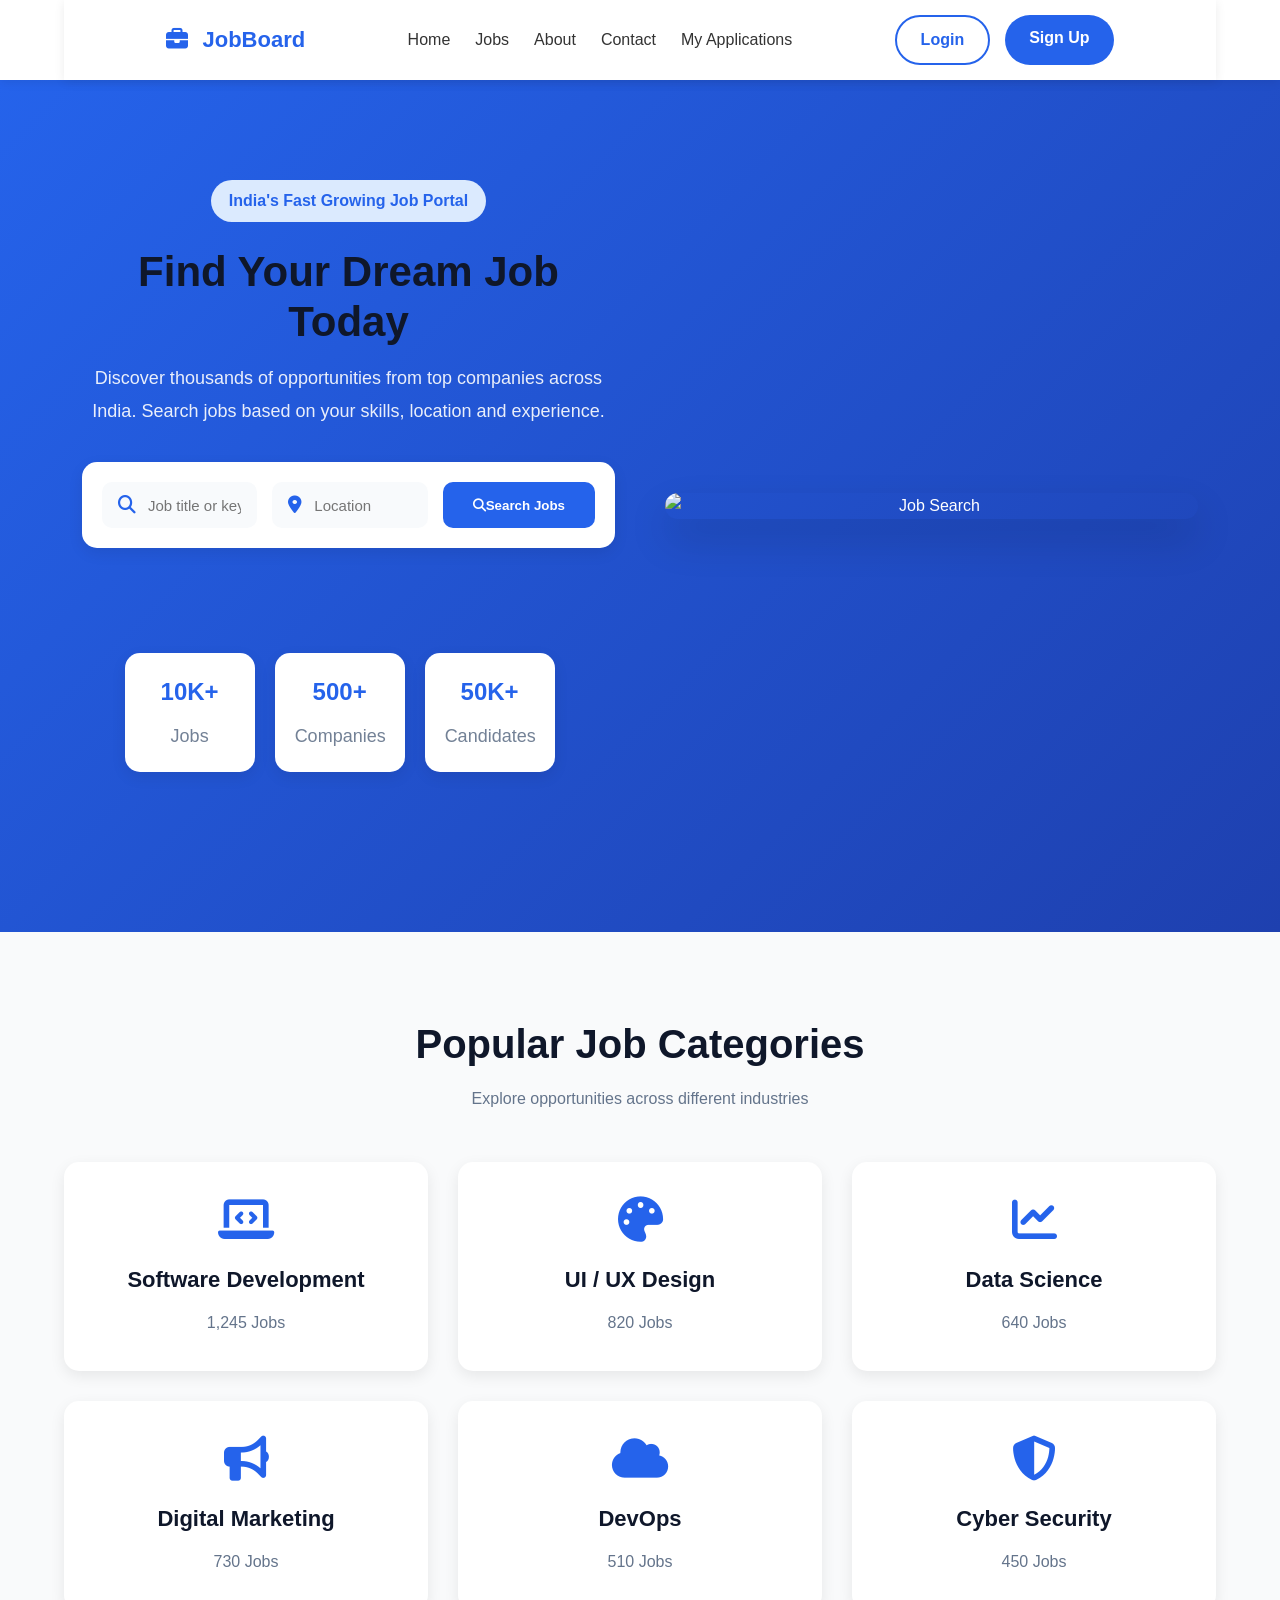
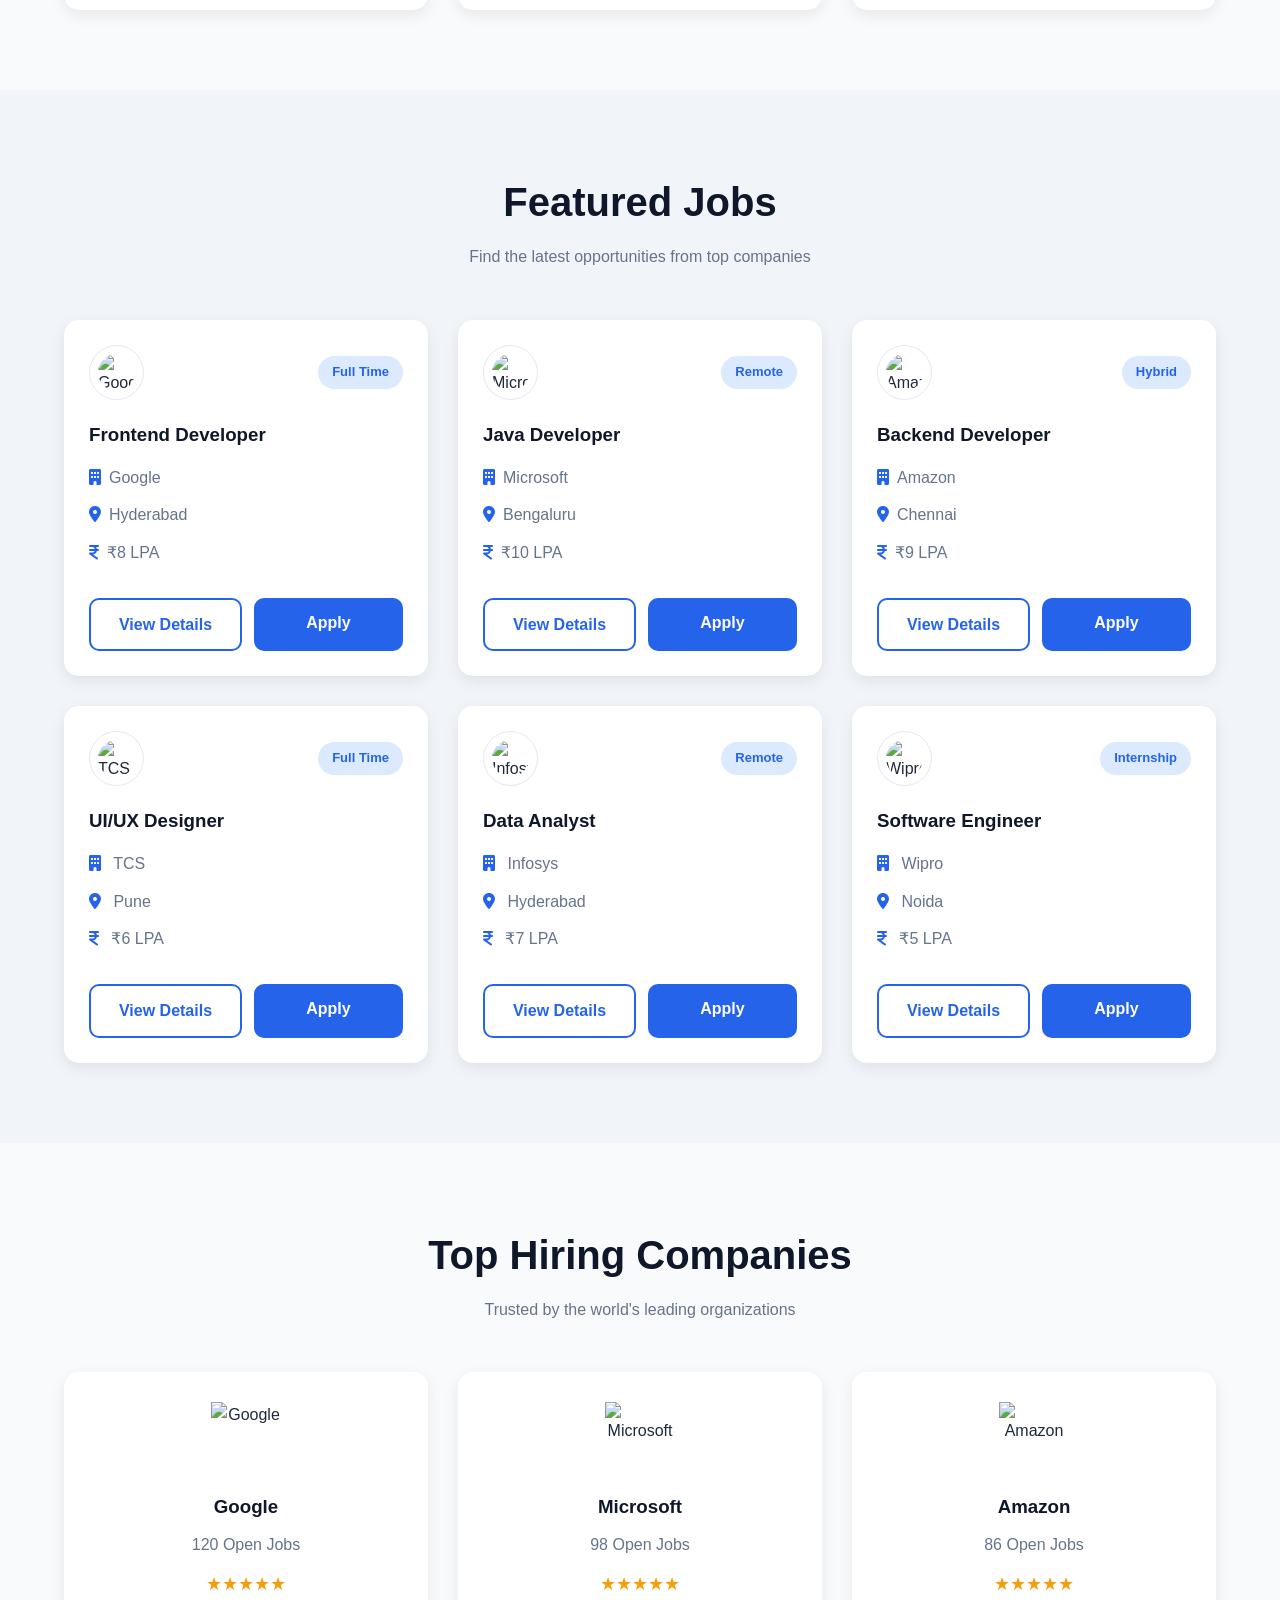
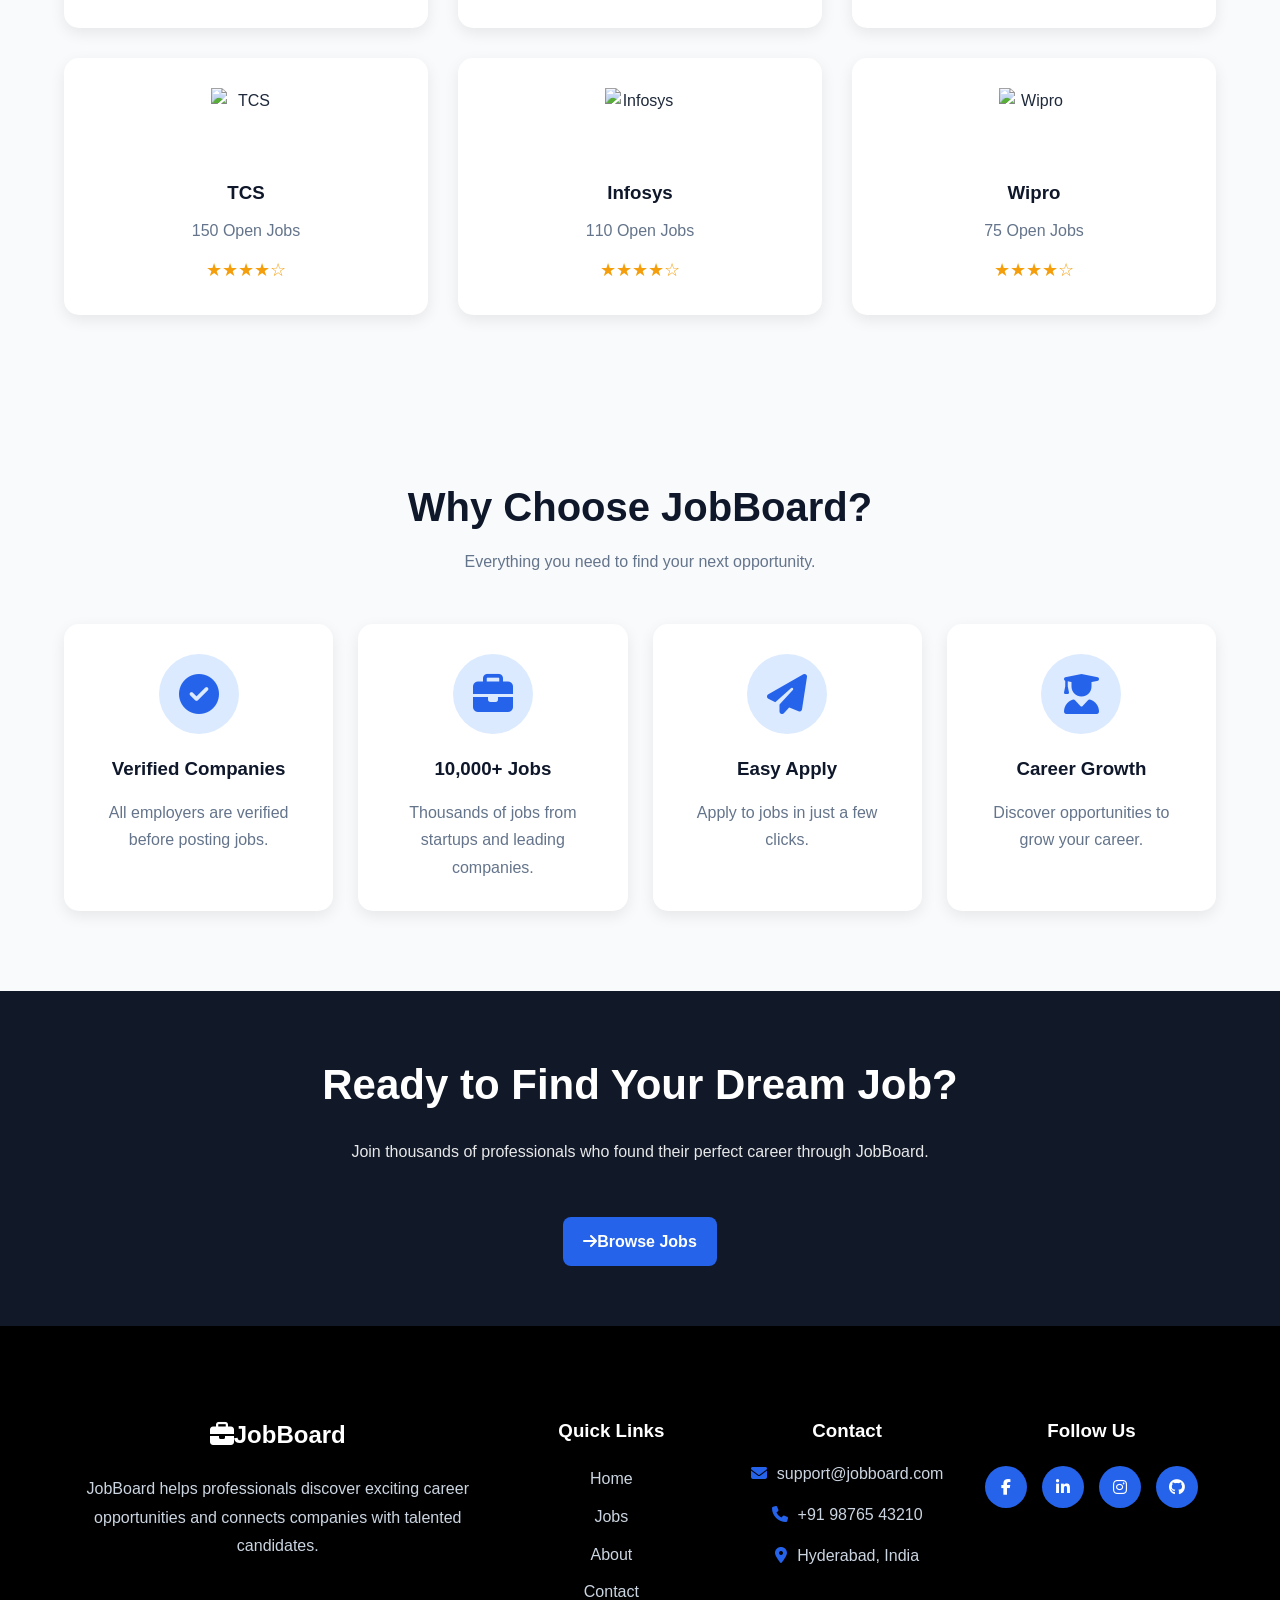
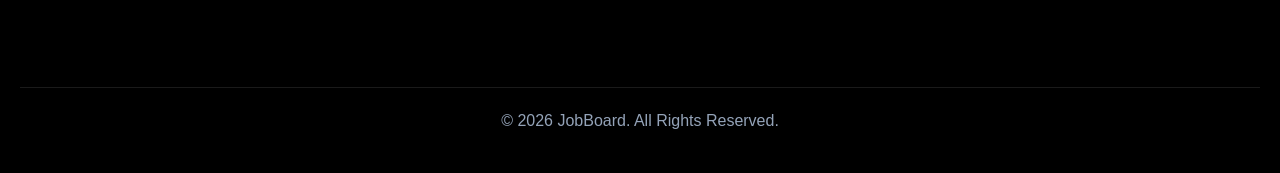
==== index.html @ 7ebb2de2 "job portal" ====
<!DOCTYPE html>
<html lang="en">
<head>
    <meta charset="UTF-8">
    <meta name="viewport" content="width=device-width, initial-scale=1.0">
    <title>JobBoard | Find Your Dream Job</title>

    <!-- Google Font -->
    <link href="https://fonts.googleapis.com/css2?family=Poppins:wght@300;400;500;600;700&display=swap" rel="stylesheet">

    <!-- Font Awesome -->
    <link rel="stylesheet"
        href="https://cdnjs.cloudflare.com/ajax/libs/font-awesome/6.7.2/css/all.min.css">

    <link rel="stylesheet" href="css/style.css">
</head>
<body>

<!-- ================= NAVBAR ================= -->

<header>
    <nav class="navbar container">

        <div class="logo">
            <i class="fa-solid fa-briefcase"></i>
            JobBoard
        </div>

        <ul class="nav-links" id="navLinks">
            <li><a href="index.html">Home</a></li>
            <li><a href="jobs.html">Jobs</a></li>
            <li><a href="about.html">About</a></li>
            <li><a href="contact.html">Contact</a></li>
            <li><a href="my-applications.html">My Applications</a></li>
        </ul>

        <div class="nav-buttons">
            <a href="login.html" class="login-btn">Login</a>
            <a href="signup.html" class="signup-btn">Sign Up</a>
        </div>

        <div class="menu-btn" id="menuBtn">
            <i class="fa-solid fa-bars"></i>
        </div>
    </nav>
</header>

<!-- ================= HERO ================= -->

<section class="hero">
    <div class="container hero-content">
        <div class="hero-text">
            <span class="tag">India's Fast Growing Job Portal</span>
            <h1>Find Your Dream Job Today</h1><p>Discover thousands of opportunities from top companies across India. Search jobs based on your skills, location and experience.</p>

            <div class="search-box">
                <div class="input-box">
                    <i class="fa-solid fa-magnifying-glass"></i>
                    <input type="text" id="heroSearchKeyword" placeholder="Job title or keyword">
                </div>

                <div class="input-box">
                    <i class="fa-solid fa-location-dot"></i>
                    <input type="text" id="heroSearchLocation" placeholder="Location">
                </div>

                <button id="heroSearchBtn"><i class="fa-solid fa-magnifying-glass"></i>Search Jobs</button>
            </div>

            <div class="stats">
                <div>
                    <h2>10K+</h2>
                    <p>Jobs</p>
                </div>

                <div>
                    <h2>500+</h2>
                    <p>Companies</p>
                </div>

                <div>
                    <h2>50K+</h2>
                    <p>Candidates</p>
                </div>
            </div>
        </div>

        <div class="hero-image">
            <img src="https://images.unsplash.com/photo-1521791136064-7986c2920216?w=700" alt="Job Search">
        </div>
    </div>
</section>

<!-- ================= POPULAR CATEGORIES ================= -->

<section class="categories">
    <div class="container">
        <div class="section-title">
            <h2>Popular Job Categories</h2>
            <p>Explore opportunities across different industries</p>
        </div>

        <div class="category-grid">
            <div class="category-card">
                <i class="fa-solid fa-laptop-code"></i>
                <h3>Software Development</h3>
                <p>1,245 Jobs</p>
            </div>

            <div class="category-card">
                <i class="fa-solid fa-palette"></i>
                <h3>UI / UX Design</h3>
                <p>820 Jobs</p>
            </div>

            <div class="category-card">
                <i class="fa-solid fa-chart-line"></i>
                <h3>Data Science</h3>
                <p>640 Jobs</p>
            </div>

            <div class="category-card">
                <i class="fa-solid fa-bullhorn"></i>
                <h3>Digital Marketing</h3>
                <p>730 Jobs</p>
            </div>

            <div class="category-card">
                <i class="fa-solid fa-cloud"></i>
                <h3>DevOps</h3>
                <p>510 Jobs</p>
            </div>

            <div class="category-card">
                <i class="fa-solid fa-shield-halved"></i>
                <h3>Cyber Security</h3>
                <p>450 Jobs</p>
            </div>
        </div>
    </div>
</section>

<!-- ================= FEATURED JOBS ================= -->

<section class="featured-jobs">
    <div class="container">
        <div class="section-title">
            <h2>Featured Jobs</h2>
            <p>Find the latest opportunities from top companies</p>
        </div>
        <div class="jobs-grid">

            <!-- Job Card 1 -->
            <div class="job-card" data-title="Frontend Developer" data-company="Google">
                <div class="job-header">
                    <img src="https://placehold.co/64x64/4f46e5/ffffff?text=G&font=roboto" alt="Google">
                    <span class="job-type">Full Time</span>
                </div>

                <h3>Frontend Developer</h3>
                <p class="company"><i class="fa-solid fa-building"></i>Google</p>
                <p><i class="fa-solid fa-location-dot"></i>Hyderabad</p>
                <p><i class="fa-solid fa-indian-rupee-sign"></i>₹8 LPA</p>

                <div class="job-buttons">
                    <a href="job-details.html" class="details-btn">View Details</a>
                    <a href="apply.html" class="apply-btn">Apply</a>
                </div>
            </div>

            <!-- Job Card 2 -->

            <div class="job-card" data-title="Java Developer" data-company="Microsoft">
                <div class="job-header">
                    <img src="https://placehold.co/64x64/0ea5e9/ffffff?text=M&font=roboto" alt="Microsoft">
                    <span class="job-type">Remote</span>
                </div>

                <h3>Java Developer</h3>
                <p class="company"><i class="fa-solid fa-building"></i>Microsoft</p>
                <p><i class="fa-solid fa-location-dot"></i>Bengaluru</p>
                <p><i class="fa-solid fa-indian-rupee-sign"></i>₹10 LPA</p>

                <div class="job-buttons">
                    <a href="job-details.html" class="details-btn">View Details</a>
                    <a href="apply.html" class="apply-btn">Apply</a>
                </div>
            </div>

            <!-- Job Card 3 -->

            <div class="job-card" data-title="Backend Developer" data-company="Amazon">
                <div class="job-header">
                    <img src="https://placehold.co/64x64/d97706/ffffff?text=A&font=roboto" alt="Amazon">
                    <span class="job-type">Hybrid</span>
                </div>

                <h3>Backend Developer</h3>
                <p class="company"><i class="fa-solid fa-building"></i>Amazon</p>
                <p><i class="fa-solid fa-location-dot"></i>Chennai</p>
                <p><i class="fa-solid fa-indian-rupee-sign"></i>₹9 LPA</p>

                <div class="job-buttons">
                    <a href="job-details.html" class="details-btn">View Details</a>
                    <a href="apply.html" class="apply-btn">Apply</a>
                </div>

            </div>

            <!-- Repeat similar cards -->

            <div class="job-card" data-title="UI / UX Designer" data-company="TCS">
                <div class="job-header">
                    <img src="https://placehold.co/64x64/16a34a/ffffff?text=TCS&font=roboto" alt="TCS">
                    <span class="job-type">Full Time</span>
                </div>

                <h3>UI/UX Designer</h3>
                <p class="company"><i class="fa-solid fa-building"></i> TCS</p>
                <p><i class="fa-solid fa-location-dot"></i> Pune</p>
                <p><i class="fa-solid fa-indian-rupee-sign"></i> ₹6 LPA</p>

                <div class="job-buttons">
                    <a href="job-details.html" class="details-btn">View Details</a>
                    <a href="apply.html" class="apply-btn">Apply</a>
                </div>
            </div>

            <div class="job-card" data-title="Data Analyst" data-company="Infosys">
                <div class="job-header">
                    <img src="https://placehold.co/64x64/7c3aed/ffffff?text=IN&font=roboto" alt="Infosys">
                    <span class="job-type">Remote</span>
                </div>

                <h3>Data Analyst</h3>
                <p class="company"><i class="fa-solid fa-building"></i> Infosys</p>
                <p><i class="fa-solid fa-location-dot"></i> Hyderabad</p>
                <p><i class="fa-solid fa-indian-rupee-sign"></i> ₹7 LPA</p>

                <div class="job-buttons">
                    <a href="job-details.html" class="details-btn">View Details</a>
                    <a href="apply.html" class="apply-btn">Apply</a>
                </div>
            </div>

            <div class="job-card" data-title="Software Engineer" data-company="Wipro">
                <div class="job-header">
                    <img src="https://placehold.co/64x64/db2777/ffffff?text=W&font=roboto" alt="Wipro">
                    <span class="job-type">Internship</span>
                </div>

                <h3>Software Engineer</h3>
                <p class="company"><i class="fa-solid fa-building"></i> Wipro</p>
                <p><i class="fa-solid fa-location-dot"></i> Noida</p>
                <p><i class="fa-solid fa-indian-rupee-sign"></i> ₹5 LPA</p>

                <div class="job-buttons">
                    <a href="job-details.html" class="details-btn">View Details</a>
                    <a href="apply.html" class="apply-btn">Apply</a>
                </div>
            </div>
        </div>
    </div>
</section>

<!-- ================= TOP COMPANIES ================= -->

<section class="top-companies">
    <div class="container">
        <div class="section-title">
            <h2>Top Hiring Companies</h2>
            <p>Trusted by the world's leading organizations</p>
        </div>

        <div class="companies-grid">
            <div class="company-card">
                <img src="https://placehold.co/64x64/4f46e5/ffffff?text=G&font=roboto" alt="Google">
                <h3>Google</h3>
                <p>120 Open Jobs</p>
                <span>★★★★★</span>
            </div>

            <div class="company-card">
                <img src="https://placehold.co/64x64/0ea5e9/ffffff?text=M&font=roboto" alt="Microsoft">
                <h3>Microsoft</h3>
                <p>98 Open Jobs</p>
                <span>★★★★★</span>
            </div>

            <div class="company-card">
                <img src="https://placehold.co/64x64/d97706/ffffff?text=A&font=roboto" alt="Amazon">
                <h3>Amazon</h3>
                <p>86 Open Jobs</p>
                <span>★★★★★</span>
            </div>

            <div class="company-card">
                <img src="https://placehold.co/64x64/16a34a/ffffff?text=TCS&font=roboto" alt="TCS">
                <h3>TCS</h3>
                <p>150 Open Jobs</p>
                <span>★★★★☆</span>
            </div>

            <div class="company-card">
                <img src="https://placehold.co/64x64/7c3aed/ffffff?text=IN&font=roboto" alt="Infosys">
                <h3>Infosys</h3>
                <p>110 Open Jobs</p>
                <span>★★★★☆</span>
            </div>

            <div class="company-card">
                <img src="https://placehold.co/64x64/db2777/ffffff?text=W&font=roboto" alt="Wipro">
                <h3>Wipro</h3>
                <p>75 Open Jobs</p>
                <span>★★★★☆</span>
            </div>
        </div>
    </div>
</section>

<!-- ================= WHY CHOOSE US ================= -->

<section class="why-us">
    <div class="container">
        <div class="section-title">
            <h2>Why Choose JobBoard?</h2>
            <p>Everything you need to find your next opportunity.</p>
        </div>

        <div class="why-grid">
            <div class="why-card">
                <i class="fa-solid fa-circle-check"></i>
                <h3>Verified Companies</h3>
                <p>All employers are verified before posting jobs.</p>
            </div>

            <div class="why-card">
                <i class="fa-solid fa-briefcase"></i>
                <h3>10,000+ Jobs</h3>
                <p>Thousands of jobs from startups and leading companies.</p>
            </div>

            <div class="why-card">
                <i class="fa-solid fa-paper-plane"></i>
                <h3>Easy Apply</h3>
                <p>Apply to jobs in just a few clicks.</p>
            </div>

            <div class="why-card">
                <i class="fa-solid fa-user-graduate"></i>
                <h3>Career Growth</h3>
                <p>Discover opportunities to grow your career.</p>
            </div>
        </div>
    </div>
</section>

<!-- ================= CALL TO ACTION ================= -->

<section class="cta">
    <div class="container">
        <h2>Ready to Find Your Dream Job?</h2>
        <p>Join thousands of professionals who found their perfect career through JobBoard.</p>
        <a href="jobs.html" class="cta-btn"><i class="fa-solid fa-arrow-right"></i>Browse Jobs</a>
    </div>
</section>

<!-- ================= FOOTER ================= -->

<footer>
    <div class="container footer-container">
        <div class="footer-about">
            <h2><i class="fa-solid fa-briefcase"></i>JobBoard</h2>
            <p>JobBoard helps professionals discover exciting career opportunities and connects companies with talented candidates.</p>
        </div>

        <div class="footer-links">
            <h3>Quick Links</h3>
            <ul>
                <li><a href="index.html" class="active">Home</a></li>
                <li><a href="jobs.html">Jobs</a></li>
                <li><a href="about.html">About</a></li>
                <li><a href="contact.html">Contact</a></li>
            </ul>
        </div>

        <div class="footer-contact">
            <h3>Contact</h3>
            <p><i class="fa-solid fa-envelope"></i>support@jobboard.com</p>
            <p><i class="fa-solid fa-phone"></i>+91 98765 43210</p>
            <p><i class="fa-solid fa-location-dot"></i>Hyderabad, India</p>
        </div>

        <div class="footer-social">
            <h3>Follow Us</h3>
            <div class="social-icons">
                <a href="#"><i class="fab fa-facebook-f"></i></a>
                <a href="#"><i class="fab fa-linkedin-in"></i></a>
                <a href="#"><i class="fab fa-instagram"></i></a>
                <a href="#"><i class="fab fa-github"></i></a>
            </div>
        </div>
    </div>

    <div class="footer-bottom">
        <p>© 2026 JobBoard. All Rights Reserved.</p>
    </div>
</footer>

<script src="js/script.js"></script>
<script src="js/home-search.js"></script>
<script src="js/jobs-data.js"></script>
<script src="js/link-job-buttons.js"></script>

<script src="js/auth-nav.js"></script>

</body>
</html>
---- css/style.css ----
/* =====================================================
                    RESET
===================================================== */

*{
    margin:0;
    padding:0;
    box-sizing:border-box;
}

html{
    scroll-behavior:smooth;
}

body{
    font-family:'Poppins',sans-serif;
    background:var(--background);
    color:var(--text);
    line-height:1.6;
}

.container{
    width:90%;
    max-width:1200px;
    margin:auto;
}

a{
    text-decoration:none;
    color:inherit;
}

ul{
    list-style:none;
}

img{
    max-width:100%;
    display:block;
    height:auto;
}

button{
    border:none;
    cursor:pointer;
    font-family:inherit;
}

input,
select,
textarea{
    font-family:inherit;
}

::selection{
    background:var(--primary);
    color:#fff;
}


/* =====================================================
                    ROOT VARIABLES
===================================================== */

:root{

    --primary:#2563eb;
    --secondary:#0f172a;

    --background:#f8fafc;
    --white:#ffffff;

    --text:#1e293b;
    --gray:#64748b;
    --light:#dbeafe;

    --success:#22c55e;
    --danger:#ef4444;
    --warning:#f59e0b;

    --shadow:0 5px 15px rgba(0,0,0,.08);

    --radius:15px;

    --transition:.3s ease;

}


/* =====================================================
                    COMMON STYLES
===================================================== */

section{
    padding:80px 0;
}

.section-title{
    text-align:center;
    margin-bottom:50px;
}

.section-title h2{
    font-size:40px;
    color:var(--secondary);
    margin-bottom:10px;
}

.section-title p{
    color:var(--gray);
}

button,
.login-btn,
.signup-btn,
.details-btn,
.apply-btn,
.cta-btn{
    transition:var(--transition);
}

button:hover,
.login-btn:hover,
.signup-btn:hover,
.details-btn:hover,
.apply-btn:hover,
.cta-btn:hover{

    transform:translateY(-3px);
    box-shadow:0 10px 25px rgba(37,99,235,.25);

}

button:active,
.login-btn:active,
.signup-btn:active,
.details-btn:active,
.apply-btn:active,
.cta-btn:active{

    transform:scale(.98);

}

input:focus,
select:focus,
textarea:focus{

    outline:2px solid var(--primary);
    outline-offset:2px;

}


/* =====================================================
                    NAVBAR
===================================================== */

header{

    background:var(--white);
    position:sticky;
    top:0;
    z-index:1000;
    box-shadow:0 2px 10px rgba(0,0,0,.08);

}

.navbar{
    height:80px;
    display:flex;
    justify-content:space-between;
    align-items:center;

}

.logo{

    font-size:28px;
    font-weight:700;
    color:var(--primary);

}

.logo i{

    margin-right:8px;

}

.nav-links{

    display:flex;
    gap:35px;

}

.nav-links a{

    color:var(--text);
    font-weight:500;
    position:relative;
    transition:var(--transition);

}

.nav-links a::after{

    content:"";
    position:absolute;

    left:0;
    bottom:-6px;

    width:0;
    height:2px;

    background:var(--primary);

    transition:var(--transition);

}

.nav-links a:hover{

    color:var(--primary);

}

.nav-links a:hover::after{

    width:100%;

}

.nav-links a.active{

    color:var(--primary);

}

.nav-links a.active::after{

    width:100%;

}

.nav-buttons{

    display:flex;
    gap:15px;

}

.login-btn{

    background:#fff;

    color:var(--primary);

    border:2px solid var(--primary);

    padding:10px 24px;

    border-radius:30px;

    font-weight:600;

}

.signup-btn{

    background:var(--primary);

    color:#fff;

    padding:10px 24px;

    border-radius:30px;

    font-weight:600;

}

.signup-btn:hover{

    background:#1d4ed8;

}

.menu-btn{

    display:none;

    font-size:28px;

    color:var(--secondary);

    cursor:pointer;

}


/* =====================================================
                NAVBAR RESPONSIVE
===================================================== */

@media(max-width:768px){

    .nav-links{

        position:absolute;

        top:80px;
        left:0;

        width:100%;

        background:#fff;

        display:none;

        flex-direction:column;

        align-items:center;

        padding:25px;

        gap:20px;

        box-shadow:0 10px 20px rgba(0,0,0,.08);

    }

    .nav-links.show{

        display:flex;

    }

    .nav-buttons{

        display:none;

    }

    .menu-btn{

        display:block;

    }

}
/* =======================
   HERO
======================= */

.hero{
    padding:80px 0;
}

.hero-content{
    display:grid;
    grid-template-columns:1fr 1fr;
    align-items:center;
    gap:50px;
}

.tag{
    display:inline-block;
    background:var(--light);
    color:var(--primary);
    padding:8px 18px;
    border-radius:30px;
    font-weight:600;
}

.hero h1{
    font-size:55px;
    margin:25px 0;
    line-height:1.2;
    color:var(--secondary);
}

.hero h1 span{
    color:var(--primary);
}

.hero p{
    color:var(--white);
    line-height:1.8;
    margin-bottom:20px;
}

/* =======================
   SEARCH BOX
======================= */

.search-box{
    background:var(--white);
    margin-top:35px;
    padding:20px;
    border-radius:var(--radius);
    display:flex;
    gap:15px;
    box-shadow:var(--shadow);
}

.input-box{
    flex:1;
    display:flex;
    align-items:center;
    gap:12px;
    background:#f8fafc;
    padding:14px 16px;
    border-radius:10px;
}

.input-box i{
    color:var(--primary);
    font-size:18px;
}

.input-box input{
    width:100%;
    border:none;
    outline:none;
    background:transparent;
    font-size:15px;
}

.search-box button{
    background:var(--primary);
    color:#fff;
    padding:15px 30px;
    border-radius:10px;
    font-weight:600;
    transition:var(--transition);
}

.search-box button:hover{
    transform:translateY(-3px);
}

/* =======================
   STATS
======================= */

.stats{
    display:flex;
    gap:35px;
    margin-top:45px;
}

.stats div{
    background:var(--white);
    padding:20px;
    border-radius:15px;
    box-shadow:var(--shadow);
    text-align:center;
    min-width:130px;
}

.stats h2{
    color:var(--primary);
    margin-bottom:8px;
}

.stats p{
    color:var(--gray);
    font-size:15px;
}

/* =======================
   HERO IMAGE
======================= */

.hero-image img{
    width:100%;
    border-radius:20px;
    object-fit:cover;
    box-shadow:0 20px 40px rgba(0,0,0,.15);
}
/* =======================
   SECTION TITLE
======================= */

.section-title{
    text-align:center;
    margin-bottom:50px;
}

.section-title h2{
    font-size:40px;
    color:var(--secondary);
    margin-bottom:10px;
}

.section-title p{
    color:var(--gray);
    font-size:16px;
}


/* =======================
   CATEGORIES
======================= */

.categories{
    padding:80px 0;
}

.category-grid{
    display:grid;
    grid-template-columns:repeat(3,1fr);
    gap:30px;
}

.category-card{
    background:var(--white);
    padding:35px 25px;
    text-align:center;
    border-radius:var(--radius);
    box-shadow:var(--shadow);
    transition:var(--transition);
    cursor:pointer;
}

.category-card:hover{
    transform:translateY(-10px);
    box-shadow:0 15px 30px rgba(37,99,235,.20);
}

.category-card i{
    font-size:45px;
    color:var(--primary);
    margin-bottom:20px;
    transition:var(--transition);
}

.category-card:hover i{
    transform:scale(1.15);
}

.category-card h3{
    margin-bottom:12px;
    font-size:22px;
    color:var(--secondary);
}

.category-card p{
    color:var(--gray);
    line-height:1.7;
}


/* =======================
   FEATURED JOBS
======================= */

.featured-jobs{
    padding:80px 0;
    background:#f1f5f9;
}

.jobs-grid{
    display:grid;
    grid-template-columns:repeat(3,1fr);
    gap:30px;
}

.job-card{
    background:var(--white);
    padding:25px;
    border-radius:var(--radius);
    box-shadow:var(--shadow);
    display:flex;
    flex-direction:column;
    transition:var(--transition);
}

.job-card:hover{
    transform:translateY(-8px);
    box-shadow:0 15px 30px rgba(37,99,235,.20);
}

.job-header{
    display:flex;
    justify-content:space-between;
    align-items:center;
    margin-bottom:20px;
}

.job-header img{
    width:55px;
    height:55px;
    object-fit:contain;
    background:#fff;
    border-radius:50%;
    padding:8px;
    border:1px solid #e5e7eb;
}

.job-type{
    background:#dbeafe;
    color:var(--primary);
    padding:6px 14px;
    border-radius:30px;
    font-size:13px;
    font-weight:600;
}

.job-card h3{
    margin-bottom:15px;
    color:var(--secondary);
}

.job-card p{
    color:var(--gray);
    margin-bottom:12px;
}

.job-card i{
    color:var(--primary);
    margin-right:8px;
}

.job-buttons{
    display:flex;
    gap:12px;
    margin-top:auto;
    padding-top:20px;
}

.details-btn,
.apply-btn{
    flex:1;
    text-align:center;
    padding:12px;
    border-radius:10px;
    font-weight:600;
    transition:var(--transition);
}

.details-btn{
    border:2px solid var(--primary);
    color:var(--primary);
    background:transparent;
}

.details-btn:hover{
    background:var(--primary);
    color:#fff;
}

.apply-btn{
    background:var(--primary);
    color:#fff;
}

.apply-btn:hover{
    background:#1d4ed8;
}
/* =======================
   TOP COMPANIES
======================= */

.top-companies{
    padding:80px 0;
}

.companies-grid{
    display:grid;
    grid-template-columns:repeat(3,1fr);
    gap:30px;
}

.company-card{
    background:var(--white);
    padding:30px;
    text-align:center;
    border-radius:var(--radius);
    box-shadow:var(--shadow);
    transition:var(--transition);
    cursor:pointer;
}

.company-card:hover{
    transform:translateY(-8px);
    box-shadow:0 15px 30px rgba(37,99,235,.20);
}

.company-card img{
    width:70px;
    height:70px;
    object-fit:contain;
    margin:0 auto 20px;
    transition:var(--transition);
}

.company-card:hover img{
    transform:scale(1.1);
}

.company-card h3{
    margin-bottom:10px;
    color:var(--secondary);
}

.company-card p{
    color:var(--gray);
    margin-bottom:12px;
}

.company-card span{
    color:#f59e0b;
    font-size:18px;
}


/* =======================
   WHY CHOOSE US
======================= */

.why-us{
    padding:80px 0;
    background:#f8fafc;
}

.why-grid{
    display:grid;
    grid-template-columns:repeat(4,1fr);
    gap:25px;
}

.why-card{
    background:var(--white);
    padding:30px;
    text-align:center;
    border-radius:var(--radius);
    box-shadow:var(--shadow);
    transition:var(--transition);
}

.why-card:hover{
    transform:translateY(-8px);
    box-shadow:0 15px 30px rgba(37,99,235,.15);
}

.why-card i{
    width:80px;
    height:80px;
    line-height:80px;
    border-radius:50%;
    background:var(--light);
    color:var(--primary);
    font-size:40px;
    margin-bottom:20px;
    transition:var(--transition);
}

.why-card:hover i{
    transform:rotate(8deg) scale(1.08);
}

.why-card h3{
    margin-bottom:15px;
    color:var(--secondary);
}

.why-card p{
    color:var(--gray);
    line-height:1.7;
}


/* =======================
   CALL TO ACTION
======================= */

.cta{
    padding:80px 20px;
    text-align:center;
    background:var(--primary);
    color:var(--white);
}

.cta h2{
    font-size:42px;
    margin-bottom:20px;
}

.cta p{
    max-width:650px;
    margin:0 auto 35px;
    line-height:1.8;
    opacity:.9;
}

.cta-btn{
    display:inline-block;
    background:var(--white);
    color:var(--primary);
    padding:15px 35px;
    border-radius:50px;
    font-weight:600;
    transition:var(--transition);
}

.cta-btn:hover{
    background:var(--secondary);
    color:var(--white);
    transform:translateY(-3px);
}
/* =======================
   FOOTER
======================= */

footer{
    background:var(--secondary);
    color:var(--blue);
}

.footer-container{
    padding:70px 0;
    display:grid;
    grid-template-columns:2fr 1fr 1fr 1fr;
    gap:40px;
    color: white;
}

.footer-about p{
    margin-top:20px;
    color:#cbd5e1;
    line-height:1.8;
}

.footer-links ul{
    margin-top:20px;
}

.footer-links li{
    margin-bottom:12px;
    transition:var(--transition);
}

.footer-links li:hover{
    transform:translateX(6px);
}

.footer-links a{
    color:#cbd5e1;
    transition:var(--transition);
}

.footer-links a:hover{
    color:var(--white);
    padding-left:6px;
}

.footer-contact p{
    margin-top:15px;
    color:#cbd5e1;
}

.footer-contact i{
    margin-right:10px;
    color:var(--primary);
}

.social-icons{
    margin-top:20px;
    display:flex;
    gap:15px;
}

.social-icons a{
    width:42px;
    height:42px;
    background:var(--primary);
    color:var(--white);
    display:flex;
    justify-content:center;
    align-items:center;
    border-radius:50%;
    transition:var(--transition);
}

.social-icons a:hover{
    background:var(--white);
    color:var(--primary);
}

.footer-bottom{
    text-align:center;
    padding:20px;
    border-top:1px solid rgba(255,255,255,.1);
    color:#94a3b8;
}


/* =======================
   COMMON BUTTON EFFECTS
======================= */

button,
.login-btn,
.signup-btn,
.details-btn,
.apply-btn,
.cta-btn,
.search-box button,
.jobs-search-btn,
.submit-btn,
.delete-btn,
.clear-btn,
.apply-filter-btn{
    transition:var(--transition);
}

button:hover,
.login-btn:hover,
.signup-btn:hover,
.details-btn:hover,
.apply-btn:hover,
.cta-btn:hover,
.search-box button:hover,
.jobs-search-btn:hover,
.submit-btn:hover,
.delete-btn:hover,
.clear-btn:hover,
.apply-filter-btn:hover{
    transform:translateY(-3px);
    box-shadow:0 10px 25px rgba(37,99,235,.25);
}

button:active,
.login-btn:active,
.signup-btn:active,
.details-btn:active,
.apply-btn:active,
.cta-btn:active{
    transform:scale(.98);
}


/* =======================
   INPUT FOCUS
======================= */

input:focus,
select:focus,
textarea:focus{
    outline:2px solid var(--primary);
    outline-offset:2px;
}

button:focus,
a:focus{
    outline:2px solid var(--primary);
    outline-offset:3px;
}


/* =======================
   TEXT SELECTION
======================= */

::selection{
    background:var(--primary);
    color:var(--white);
}


/* =======================
   FADE ANIMATION
======================= */

section{
    animation:fadeIn .8s ease;
}

@keyframes fadeIn{

    from{
        opacity:0;
        transform:translateY(30px);
    }

    to{
        opacity:1;
        transform:translateY(0);
    }

}


/* =======================
   RESPONSIVE DESIGN
======================= */

@media(max-width:992px){

    .hero-content{
        grid-template-columns:1fr;
        text-align:center;
    }

    .search-box{
        flex-direction:column;
    }

    .stats{
        justify-content:center;
        flex-wrap:wrap;
    }

    .category-grid,
    .jobs-grid,
    .companies-grid{
        grid-template-columns:repeat(2,1fr);
    }

    .why-grid{
        grid-template-columns:repeat(2,1fr);
    }

    .footer-container{
        grid-template-columns:repeat(2,1fr);
    }

}

@media(max-width:768px){

    .nav-links{
        position:absolute;
        top:80px;
        left:0;
        width:100%;
        background:var(--white);
        flex-direction:column;
        align-items:center;
        display:none;
        padding:25px;
        box-shadow:0 5px 15px rgba(0,0,0,.1);
    }

    .nav-links.show{
        display:flex;
    }

    .nav-buttons{
        display:none;
    }

    .menu-btn{
        display:block;
    }

    .hero h1{
        font-size:40px;
    }

    .stats{
        flex-direction:column;
        gap:20px;
    }

    .category-grid,
    .jobs-grid,
    .companies-grid,
    .why-grid,
    .footer-container{
        grid-template-columns:1fr;
    }

    .job-buttons{
        flex-direction:column;
    }

    .section-title h2{
        font-size:30px;
    }

    .footer-container{
        text-align:center;
    }

    .social-icons{
        justify-content:center;
    }

    .cta h2{
        font-size:32px;
    }

}
/* ==================================================
   JOBS PAGE
================================================== */

.jobs-search{
    padding:70px 0;
}

.jobs-search-box{
    max-width:950px;
    margin:35px auto 0;
    background:var(--white);
    padding:18px;
    border-radius:var(--radius);
    display:flex;
    gap:15px;
    box-shadow:var(--shadow);
}

.jobs-input-box{
    flex:1;
    display:flex;
    align-items:center;
    gap:12px;
    background:#f8fafc;
    padding:14px 16px;
    border-radius:10px;
}

.jobs-input-box i{
    color:var(--primary);
    font-size:18px;
}

.jobs-input-box input,
.jobs-input-box select{
    width:100%;
    border:none;
    outline:none;
    background:transparent;
    font-size:15px;
}

.jobs-search-btn{
    background:var(--primary);
    color:#fff;
    padding:15px 30px;
    border-radius:10px;
    font-weight:600;
}

/* ==================================================
   JOBS LAYOUT
================================================== */

.jobs-page{
    padding:70px 0;
}

.jobs-container{
    display:grid;
    grid-template-columns:260px 1fr;
    gap:30px;
}

/* ==================================================
   FILTERS
================================================== */

.jobs-filters{
    background:var(--white);
    padding:25px;
    border-radius:15px;
    box-shadow:var(--shadow);
    height:fit-content;
    position:sticky;
    top:100px;
}

.filter-box{
    margin-bottom:25px;
}

.filter-box h4{
    margin-bottom:15px;
    color:var(--secondary);
}

.filter-box label{
    display:block;
    margin-bottom:10px;
    color:var(--gray);
    cursor:pointer;
}

.filter-box input{
    margin-right:8px;
}

.apply-filter-btn{
    width:100%;
    background:var(--primary);
    color:#fff;
    padding:12px;
    border-radius:10px;
}

/* ==================================================
   JOBS HEADER
================================================== */

.jobs-header{
    display:flex;
    justify-content:space-between;
    align-items:center;
    margin-bottom:30px;
}

.jobs-header select{
    padding:10px 15px;
    border:1px solid #ddd;
    border-radius:10px;
}

/* ==================================================
   JOB CARDS
================================================== */

.jobs-list{
    display:grid;
    grid-template-columns:repeat(auto-fit,minmax(300px,1fr));
    gap:25px;
}

.jobs-card{
    background:var(--white);
    padding:25px;
    border-radius:15px;
    box-shadow:var(--shadow);
    transition:var(--transition);
}

.jobs-card:hover{
    transform:translateY(-8px);
    box-shadow:0 18px 35px rgba(37,99,235,.15);
}

.job-top{
    display:flex;
    justify-content:space-between;
    align-items:center;
    margin-bottom:20px;
}

.job-top img{
    width:55px;
    height:55px;
    object-fit:contain;
}

.skills{
    display:flex;
    flex-wrap:wrap;
    gap:8px;
    margin:20px 0;
}

.skills span{
    background:#eff6ff;
    color:var(--primary);
    padding:6px 12px;
    border-radius:20px;
    font-size:13px;
    font-weight:500;
}

/* ==================================================
   PAGINATION
================================================== */

.pagination{
    display:flex;
    justify-content:center;
    align-items:center;
    gap:10px;
    padding:50px 0;
}

.pagination button{
    padding:12px 18px;
    border-radius:10px;
    background:var(--white);
    box-shadow:var(--shadow);
}

.pagination .active{
    background:var(--primary);
    color:#fff;
}

/* ==================================================
   JOB DETAILS PAGE
================================================== */

.job-details{
    padding:80px 0;
}

.job-header-box{
    background:var(--white);
    padding:25px;
    border-radius:15px;
    box-shadow:var(--shadow);
    margin-bottom:30px;
    position:relative;
}

.job-header-box .job-type{
    position:absolute;
    top:25px;
    right:25px;
}

.job-content{
    display:grid;
    grid-template-columns:2fr 1fr;
    gap:30px;
}

.job-description,
.company-box,
.apply-box{
    background:var(--white);
    padding:25px;
    border-radius:15px;
    box-shadow:var(--shadow);
}

.job-description h2{
    margin:20px 0 12px;
}

.job-description ul{
    padding-left:20px;
    color:var(--gray);
}

.job-description li{
    margin-bottom:10px;
}

.job-sidebar{
    display:flex;
    flex-direction:column;
    gap:20px;
}

.apply-box{
    text-align:center;
}

.apply-box .apply-btn{
    width:100%;
    display:block;
}

/* ==================================================
   APPLY PAGE
================================================== */

.apply-section{
    padding:80px 0;
}

.apply-form{
    max-width:650px;
    margin:auto;
    background:var(--white);
    padding:35px;
    border-radius:15px;
    box-shadow:var(--shadow);
}

.form-group{
    margin-bottom:22px;
}

.form-group label{
    display:block;
    margin-bottom:8px;
    font-weight:600;
}

.form-group input,
.form-group select,
.form-group textarea{
    width:100%;
    padding:12px;
    border:1px solid #ddd;
    border-radius:10px;
    outline:none;
}

.form-group textarea{
    resize:vertical;
    min-height:120px;
}

.submit-btn{
    width:100%;
    background:var(--primary);
    color:#fff;
    padding:15px;
    border-radius:10px;
    font-size:16px;
    font-weight:600;
}

/* ==================================================
   SUCCESS POPUP
================================================== */

.popup{
    position:fixed;
    inset:0;
    background:rgba(0,0,0,.6);
    display:none;
    justify-content:center;
    align-items:center;
}

.popup-content{
    width:340px;
    background:var(--white);
    padding:35px;
    border-radius:15px;
    text-align:center;
}

.popup-content i{
    font-size:60px;
    color:#22c55e;
    margin-bottom:15px;
}

.popup-content button{
    margin-top:20px;
    background:var(--primary);
    color:#fff;
    padding:10px 25px;
    border-radius:8px;
}

/* ==================================================
   MY APPLICATIONS
================================================== */

.applications{
    padding:80px 0;
}

.application-card{
    background:var(--white);
    padding:25px;
    margin-bottom:20px;
    border-radius:15px;
    box-shadow:var(--shadow);
}

.application-card h3{
    margin-bottom:12px;
}

.application-card p{
    color:var(--gray);
    margin-bottom:10px;
}

.delete-btn{
    background:#ef4444;
    color:#fff;
    padding:10px 20px;
    border-radius:8px;
}

.clear-btn{
    display:block;
    margin:35px auto 0;
    background:var(--secondary);
    color:#fff;
    padding:14px 28px;
    border-radius:10px;
}

/* ==================================================
   RESPONSIVE
================================================== */

@media(max-width:992px){

    .jobs-container{
        grid-template-columns:1fr;
    }

    .jobs-filters{
        position:static;
    }

    .job-content{
        grid-template-columns:1fr;
    }

}

@media(max-width:768px){

    .jobs-search-box{
        flex-direction:column;
    }

    .jobs-header{
        flex-direction:column;
        gap:15px;
        align-items:flex-start;
    }

    .jobs-list{
        grid-template-columns:1fr;
    }

    .pagination{
        flex-wrap:wrap;
    }

}

/* ==================================================
   ABOUT
================================================== */

/* ================= GLOBAL ================= */
body{
    margin:0;
    font-family:Arial, sans-serif;
    background:#f9fafb;
}

/* ================= NAVBAR ================= */
.navbar{
    display:flex;
    justify-content:space-between;
    align-items:center;
    padding:15px 8%;
    background:#fff;
    box-shadow:0 2px 10px rgba(0,0,0,0.08);
    position:sticky;
    top:0;
}

.logo{
    font-size:22px;
    font-weight:bold;
    color:#2563eb;
}

.nav-links{
    display:flex;
    list-style:none;
    gap:25px;
}

.nav-links a{
    text-decoration:none;
    color:#333;
    font-weight:500;
}

.nav-links a:hover,
.nav-links .active{
    color:#2563eb;
}

.nav-btn{
    background:#2563eb;
    color:white;
    padding:10px 18px;
    border-radius:8px;
    text-decoration:none;
}

/* ================= HERO ================= */
.hero{
    background:linear-gradient(135deg,#2563eb,#1e40af);
    color:white;
    text-align:center;
    padding:100px 20px;
}

.hero h1{
    font-size:42px;
    margin-bottom:15px;
}

.hero p{
    max-width:700px;
    margin:auto;
    font-size:18px;
    opacity:0.9;
}

.hero-buttons{
    margin-top:25px;
}

.btn{
    display:inline-block;
    padding:12px 20px;
    margin:10px;
    border-radius:8px;
    text-decoration:none;
    font-weight:bold;
}

.primary{
    background:white;
    color:#2563eb;
}

.secondary{
    border:2px solid white;
    color:white;
}

/* ================= STATS ================= */
.stats{
    display:grid;
    grid-template-columns:repeat(4,1fr);
    gap:20px;
    padding:60px 8%;
    text-align:center;
}

.stat-box{
    background:white;
    padding:30px;
    border-radius:12px;
    box-shadow:0 4px 10px rgba(0,0,0,0.08);
}

.stat-box h2{
    color:#2563eb;
    font-size:32px;
}

/* ================= ABOUT ================= */
.about{
    padding:60px 8%;
    text-align:center;
}

.about-box{
    max-width:800px;
    margin:auto;
}

/* ================= FEATURES ================= */
.features{
    padding:60px 8%;
    text-align:center;
}

.feature-grid{
    display:grid;
    grid-template-columns:repeat(4,1fr);
    gap:20px;
}

.card{
    background:white;
    padding:25px;
    border-radius:12px;
    box-shadow:0 4px 10px rgba(0,0,0,0.08);
}

.card i{
    font-size:30px;
    color:#2563eb;
    margin-bottom:10px;
}

/* ================= CTA ================= */
.cta{
    background:#111827;
    color:white;
    text-align:center;
    padding:60px 20px;
}

.cta-btn{
    display:inline-block;
    margin-top:15px;
    background:#2563eb;
    color:white;
    padding:12px 20px;
    border-radius:8px;
    text-decoration:none;
}

/* ================= FOOTER ================= */
footer{
    text-align:center;
    padding:20px;
    background:black;
}

/* ================= RESPONSIVE ================= */
@media(max-width:900px){
    .stats{
        grid-template-columns:repeat(2,1fr);
    }

    .feature-grid{
        grid-template-columns:repeat(2,1fr);
    }
}

@media(max-width:600px){
    .stats{
        grid-template-columns:1fr;
    }

    .feature-grid{
        grid-template-columns:1fr;
    }

    .hero h1{
        font-size:28px;
    }
}
/* ==================================================
   CONTACT PAGE
================================================== */

/* HERO */
.contact-hero{
    background:linear-gradient(135deg,var(--primary),#1d4ed8);
    color:#fff;
    text-align:center;
    padding:90px 20px;
}

.contact-hero h1{
    font-size:42px;
    margin-bottom:10px;
}

.contact-hero p{
    max-width:600px;
    margin:auto;
    opacity:0.9;
    line-height:1.6;
}

/* CONTACT LAYOUT */
.contact-section{
    padding:80px 0;
}

.contact-grid{
    display:grid;
    grid-template-columns:1fr 1fr;
    gap:40px;
    align-items:start;
}

/* INFO CARDS */
.contact-info{
    display:grid;
    grid-template-columns:1fr 1fr;
    gap:20px;
}

.info-card{
    background:#fff;
    padding:25px;
    border-radius:15px;
    box-shadow:var(--shadow);
    text-align:center;
    transition:var(--transition);
}

.info-card i{
    font-size:30px;
    color:var(--primary);
    margin-bottom:10px;
}

.info-card:hover{
    transform:translateY(-6px);
}

/* FORM */
.contact-form{
    background:#fff;
    padding:30px;
    border-radius:15px;
    box-shadow:var(--shadow);
}

.contact-form h2{
    margin-bottom:20px;
    color:var(--secondary);
}

.contact-form .form-group{
    margin-bottom:15px;
}

.contact-form input,
.contact-form textarea{
    width:100%;
    padding:12px;
    border:1px solid #ddd;
    border-radius:10px;
    outline:none;
    transition:0.3s;
}

.contact-form input:focus,
.contact-form textarea:focus{
    border-color:var(--primary);
}

/* MAP */
.map-section{
    padding-bottom:80px;
}

/* RESPONSIVE */
@media(max-width:768px){

    .contact-grid{
        grid-template-columns:1fr;
    }

    .contact-info{
        grid-template-columns:1fr;
    }

}
/* =======================
   LOGIN PAGE
======================= */

.login-section{
    min-height:100vh;
    display:flex;
    justify-content:center;
    align-items:center;
    background:#f8fafc;
    padding:80px 20px;
}

.login-card{
    width:100%;
    max-width:420px;
    background:var(--white);
    padding:40px;
    border-radius:15px;
    box-shadow:var(--shadow);
}

.login-card h2{
    text-align:center;
    color:var(--secondary);
    font-size:32px;
    margin-bottom:10px;
}

.login-card p{
    text-align:center;
    color:var(--gray);
    margin-bottom:30px;
}

.input-group{
    display:flex;
    align-items:center;
    background:#f1f5f9;
    padding:14px 18px;
    border-radius:10px;
    margin-bottom:20px;
    border:1px solid #e5e7eb;
}

.input-group i{
    color:var(--primary);
    font-size:18px;
    margin-right:0px;
}
/* =======================
   SHOW PASSWORD
======================= */

.password-group{
    position: relative;
}

.password-group input{
    width:100%;
    padding-right:40px;
}

.password-group .toggle-password{
    position:absolute;
    right:18px;
    top:50%;
    transform:translateY(-50%);
    color:var(--gray);
    font-size:18px;
    cursor:pointer;
    transition:0.3s;
    margin-right:0;
}

.password-group .toggle-password:hover{
    color:var(--primary);
}
.input-group input{
    width:100%;
    border:none;
    outline:none;
    background:transparent;
    font-size:15px;
    color:var(--text);
}

.login-options{
    display:flex;
    justify-content:space-between;
    align-items:center;
    margin-bottom:25px;
    font-size:14px;
}

.login-options label{
    display:flex;
    align-items:center;
    gap:8px;
    color:var(--gray);
}

.login-options a{
    color:var(--primary);
    font-weight:500;
}

.login-options a:hover{
    text-decoration:underline;
}

.submit-btn{
    width:100%;
    background:var(--primary);
    color:#fff;
    padding:14px;
    border:none;
    border-radius:10px;
    font-size:16px;
    font-weight:600;
    transition:var(--transition);
}

.submit-btn:hover{
    background:#1d4ed8;
}

.divider{
    text-align:center;
    margin:25px 0;
    color:var(--gray);
    position:relative;
    font-size:14px;
}

.divider::before,
.divider::after{
    content:"";
    position:absolute;
    top:50%;
    width:42%;
    height:1px;
    background:#ddd;
}

.divider::before{
    left:0;
}

.divider::after{
    right:0;
}

.google-btn{
    width:100%;
    padding:14px;
    border:2px solid #e5e7eb;
    background:#fff;
    color:var(--text);
    border-radius:10px;
    font-size:15px;
    font-weight:600;
    display:flex;
    justify-content:center;
    align-items:center;
    gap:10px;
    transition:var(--transition);
}

.google-btn:hover{
    border-color:var(--primary);
    color:var(--primary);
}

.google-btn i{
    color:#db4437;
    font-size:18px;
}

.signup-text{
    margin-top:25px;
    text-align:center;
    color:var(--gray);
}

.signup-text a{
    color:var(--primary);
    font-weight:600;
}

.signup-text a:hover{
    text-decoration:underline;
}

/* =======================
   RESPONSIVE
======================= */

@media(max-width:500px){

    .login-card{
        padding:30px 20px;
    }

    .login-card h2{
        font-size:28px;
    }

    .login-options{
        flex-direction:column;
        align-items:flex-start;
        gap:12px;
    }

}

/* =======================
   SIGNUP PAGE
======================= */

.signup-section{
    min-height:100vh;
    display:flex;
    justify-content:center;
    align-items:center;
    background:#f8fafc;
    padding:80px 20px;
}

.signup-card{
    width:100%;
    max-width:450px;
    background:var(--white);
    padding:40px;
    border-radius:15px;
    box-shadow:var(--shadow);
}

.signup-card h2{
    text-align:center;
    color:var(--secondary);
    margin-bottom:10px;
    font-size:32px;
}

.signup-card p{
    text-align:center;
    color:var(--gray);
    margin-bottom:30px;
}

.input-group{
    display:flex;
    align-items:center;
    background:#f1f5f9;
    padding:14px 18px;
    border-radius:10px;
    border:1px solid #ddd;
    margin-bottom:18px;
}

.input-group i{
    color:var(--primary);
    margin-right:12px;
    font-size:18px;
}
/* =======================
   SHOW PASSWORD ICON
======================= */

.password-group{
    position:relative;
}

.password-group input{
    width:100%;
    padding-right:40px;
}

.password-group .toggle-password{
    position:absolute;
    right:18px;
    top:50%;
    transform:translateY(-50%);
    cursor:pointer;
    color:var(--gray);
    font-size:18px;
    transition:0.3s;
}

.password-group .toggle-password:hover{
    color:var(--primary);
}
.input-group input{
    width:100%;
    border:none;
    outline:none;
    background:transparent;
    font-size:15px;
}

.submit-btn{
    width:100%;
    background:var(--primary);
    color:#fff;
    padding:14px;
    border:none;
    border-radius:10px;
    font-size:16px;
    font-weight:600;
    cursor:pointer;
}

.submit-btn:hover{
    background:#1d4ed8;
}

.divider{
    margin:25px 0;
    text-align:center;
    color:var(--gray);
    position:relative;
}

.divider::before,
.divider::after{
    content:"";
    position:absolute;
    top:50%;
    width:40%;
    height:1px;
    background:#ddd;
}

.divider::before{
    left:0;
}

.divider::after{
    right:0;
}

.google-btn{
    width:100%;
    background:#fff;
    border:2px solid #ddd;
    padding:14px;
    border-radius:10px;
    font-weight:600;
    cursor:pointer;
    display:flex;
    justify-content:center;
    align-items:center;
    gap:10px;
}

.google-btn i{
    color:#db4437;
}

.google-btn:hover{
    border-color:var(--primary);
}

.signup-text{
    margin-top:25px;
    text-align:center;
}

.signup-text a{
    color:var(--primary);
    font-weight:600;
}

.signup-text a:hover{
    text-decoration:underline;
}

@media(max-width:500px){

    .signup-card{
        padding:30px 20px;
    }

    .signup-card h2{
        font-size:28px;
    }

}

/* Dynamic job filtering: empty state */
.jobs-empty-state {
    grid-column: 1 / -1;
    text-align: center;
    padding: 60px 20px;
    color: #777;
}
.jobs-empty-state p {
    margin: 4px 0;
}
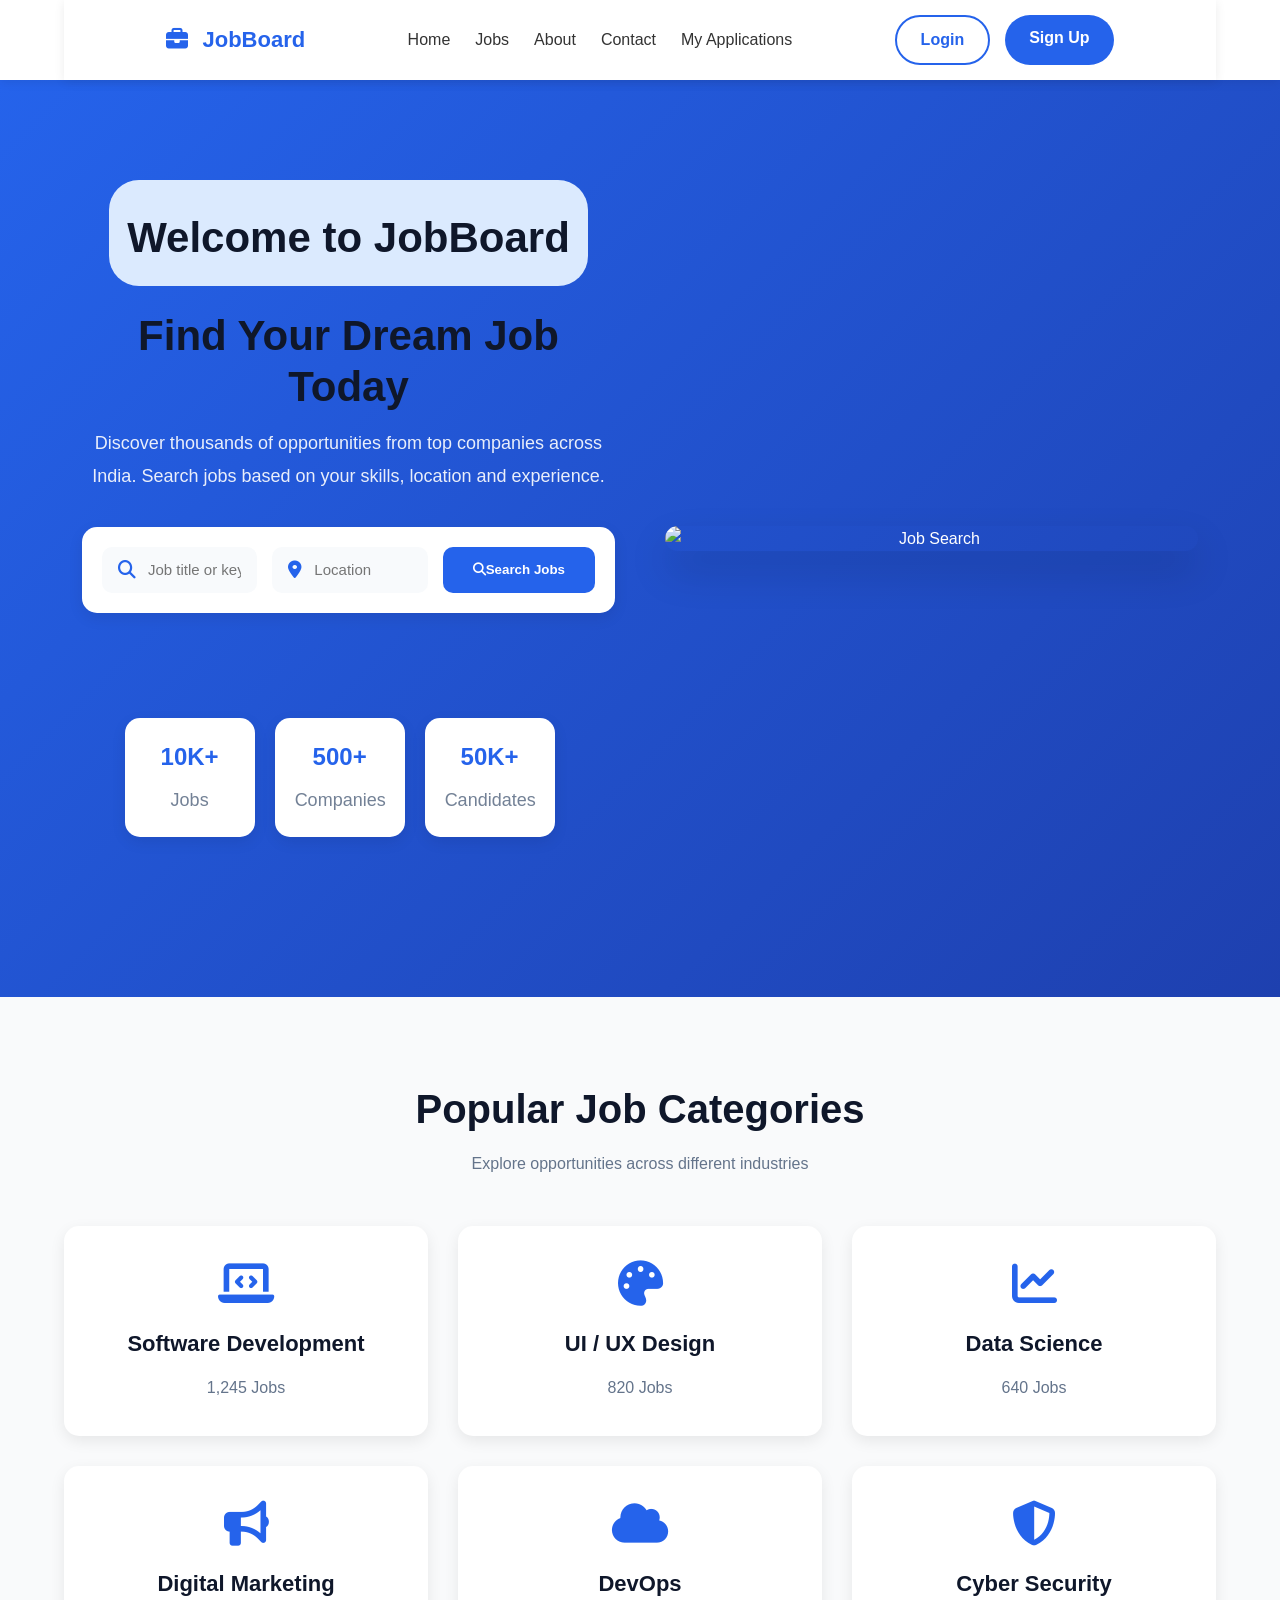
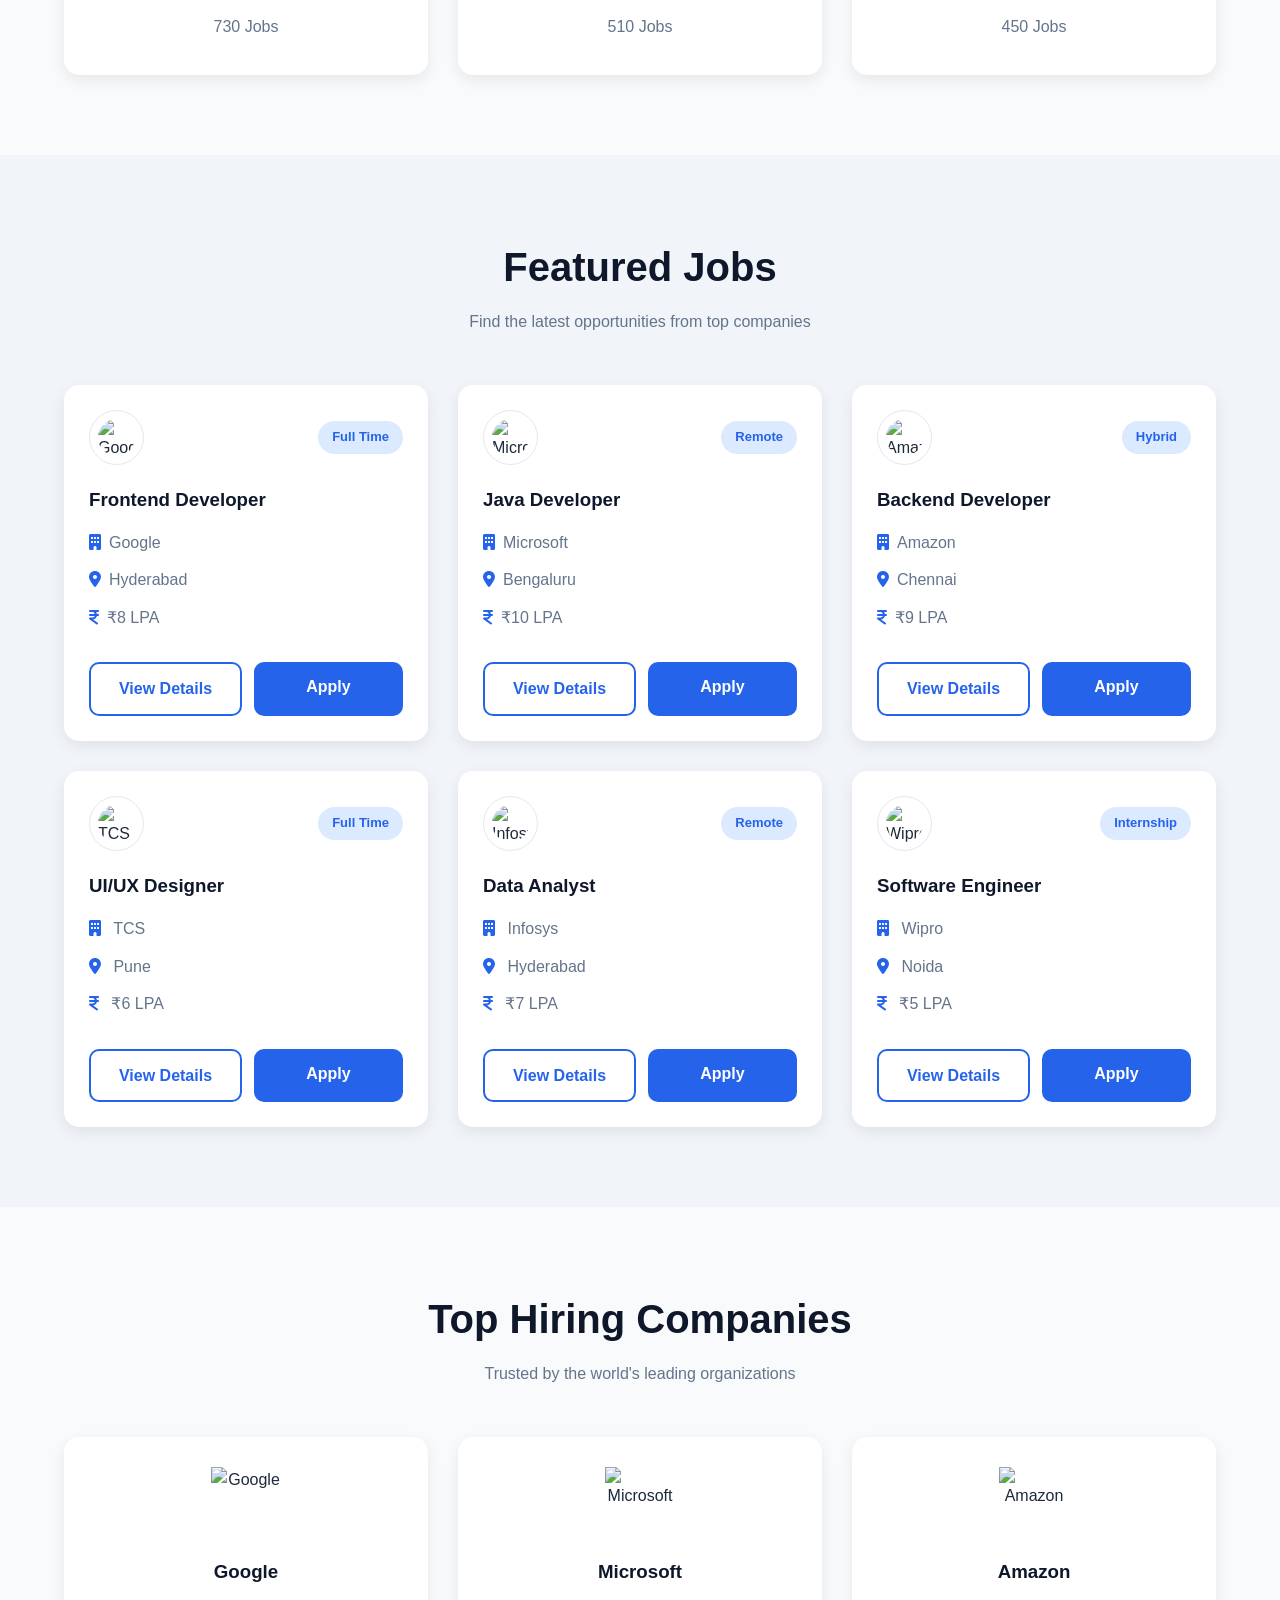
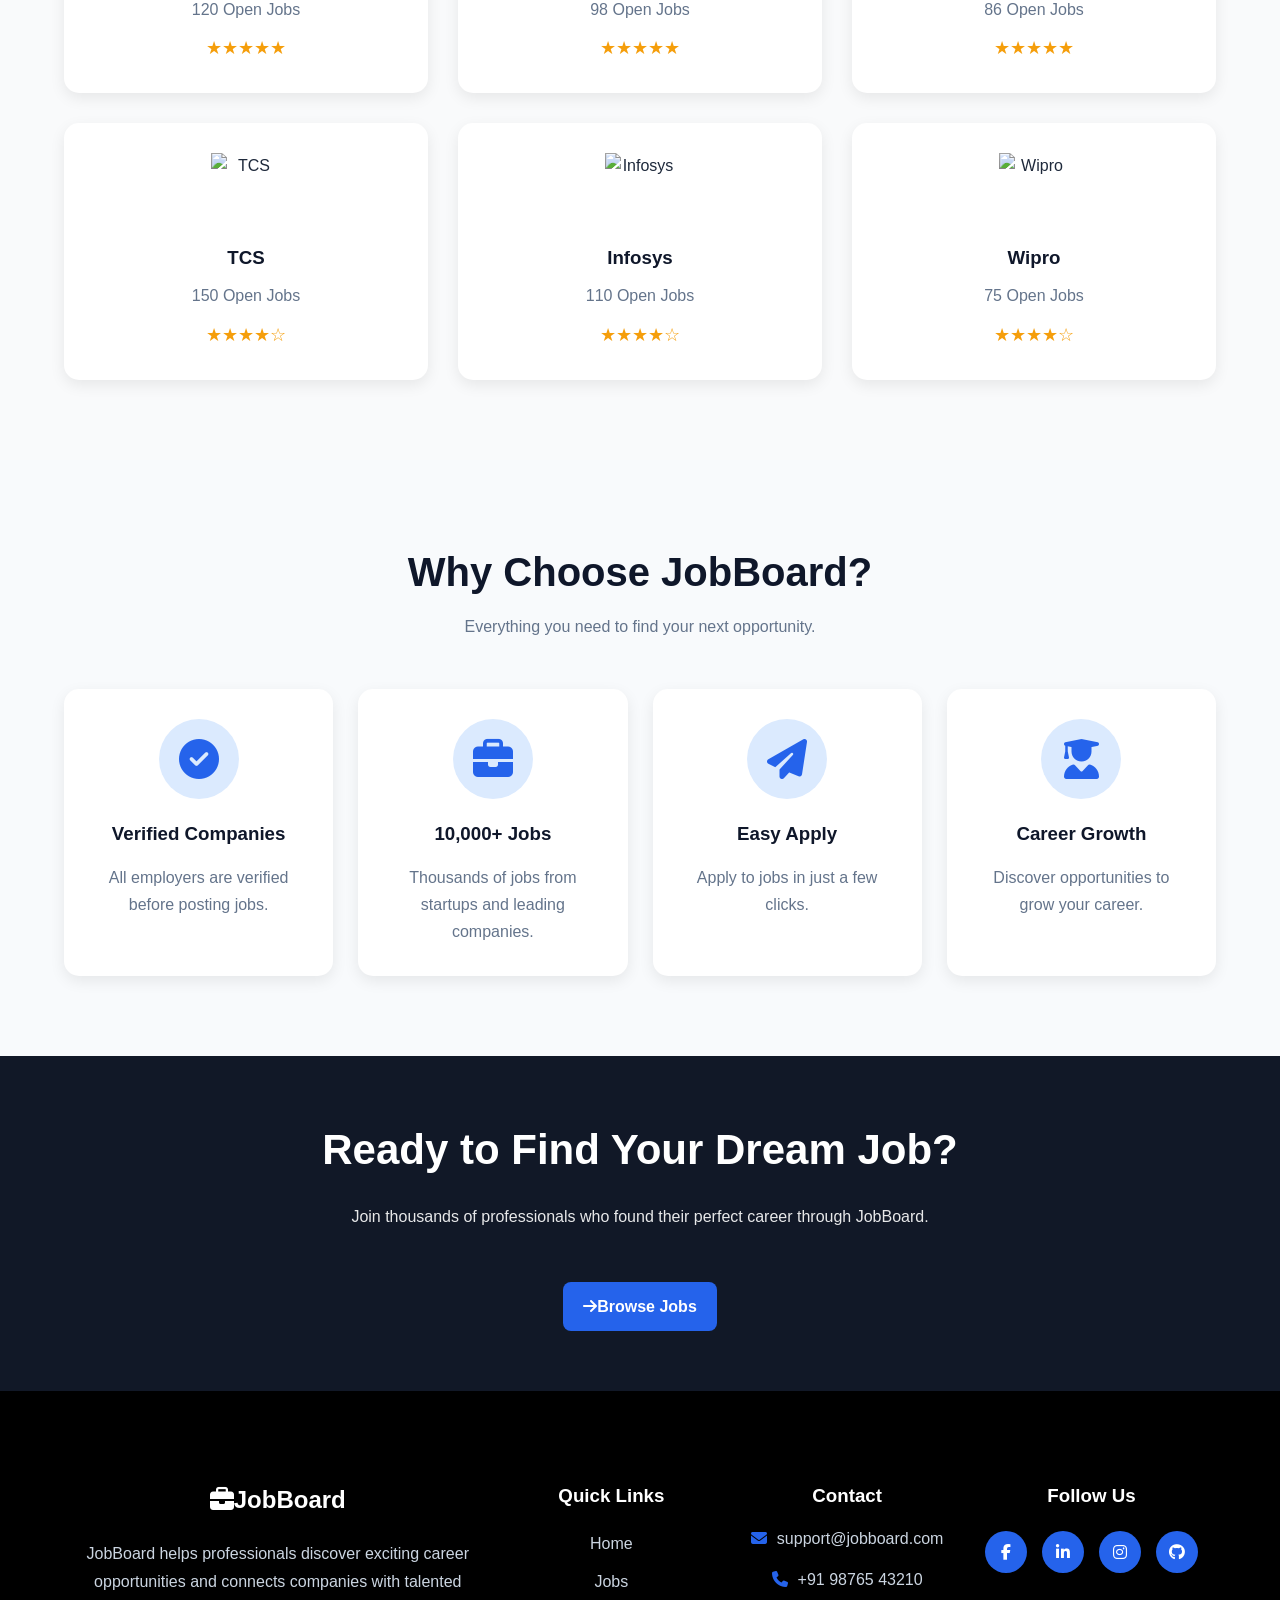
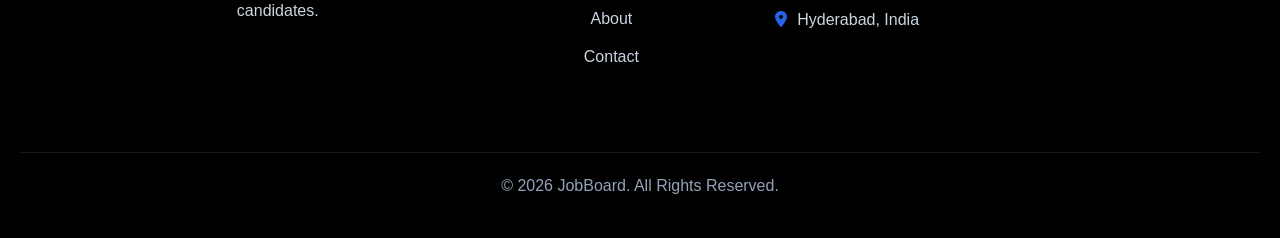
==== commit e6a41aab: "Test CI/CD pipeline" ====
--- a/index.html
+++ b/index.html
@@ -50,7 +50,7 @@
 <section class="hero">
     <div class="container hero-content">
         <div class="hero-text">
-            <span class="tag">India's Fast Growing Job Portal</span>
+            <span class="tag"><h1>Welcome to JobBoard</h1></span>
             <h1>Find Your Dream Job Today</h1><p>Discover thousands of opportunities from top companies across India. Search jobs based on your skills, location and experience.</p>
 
             <div class="search-box">
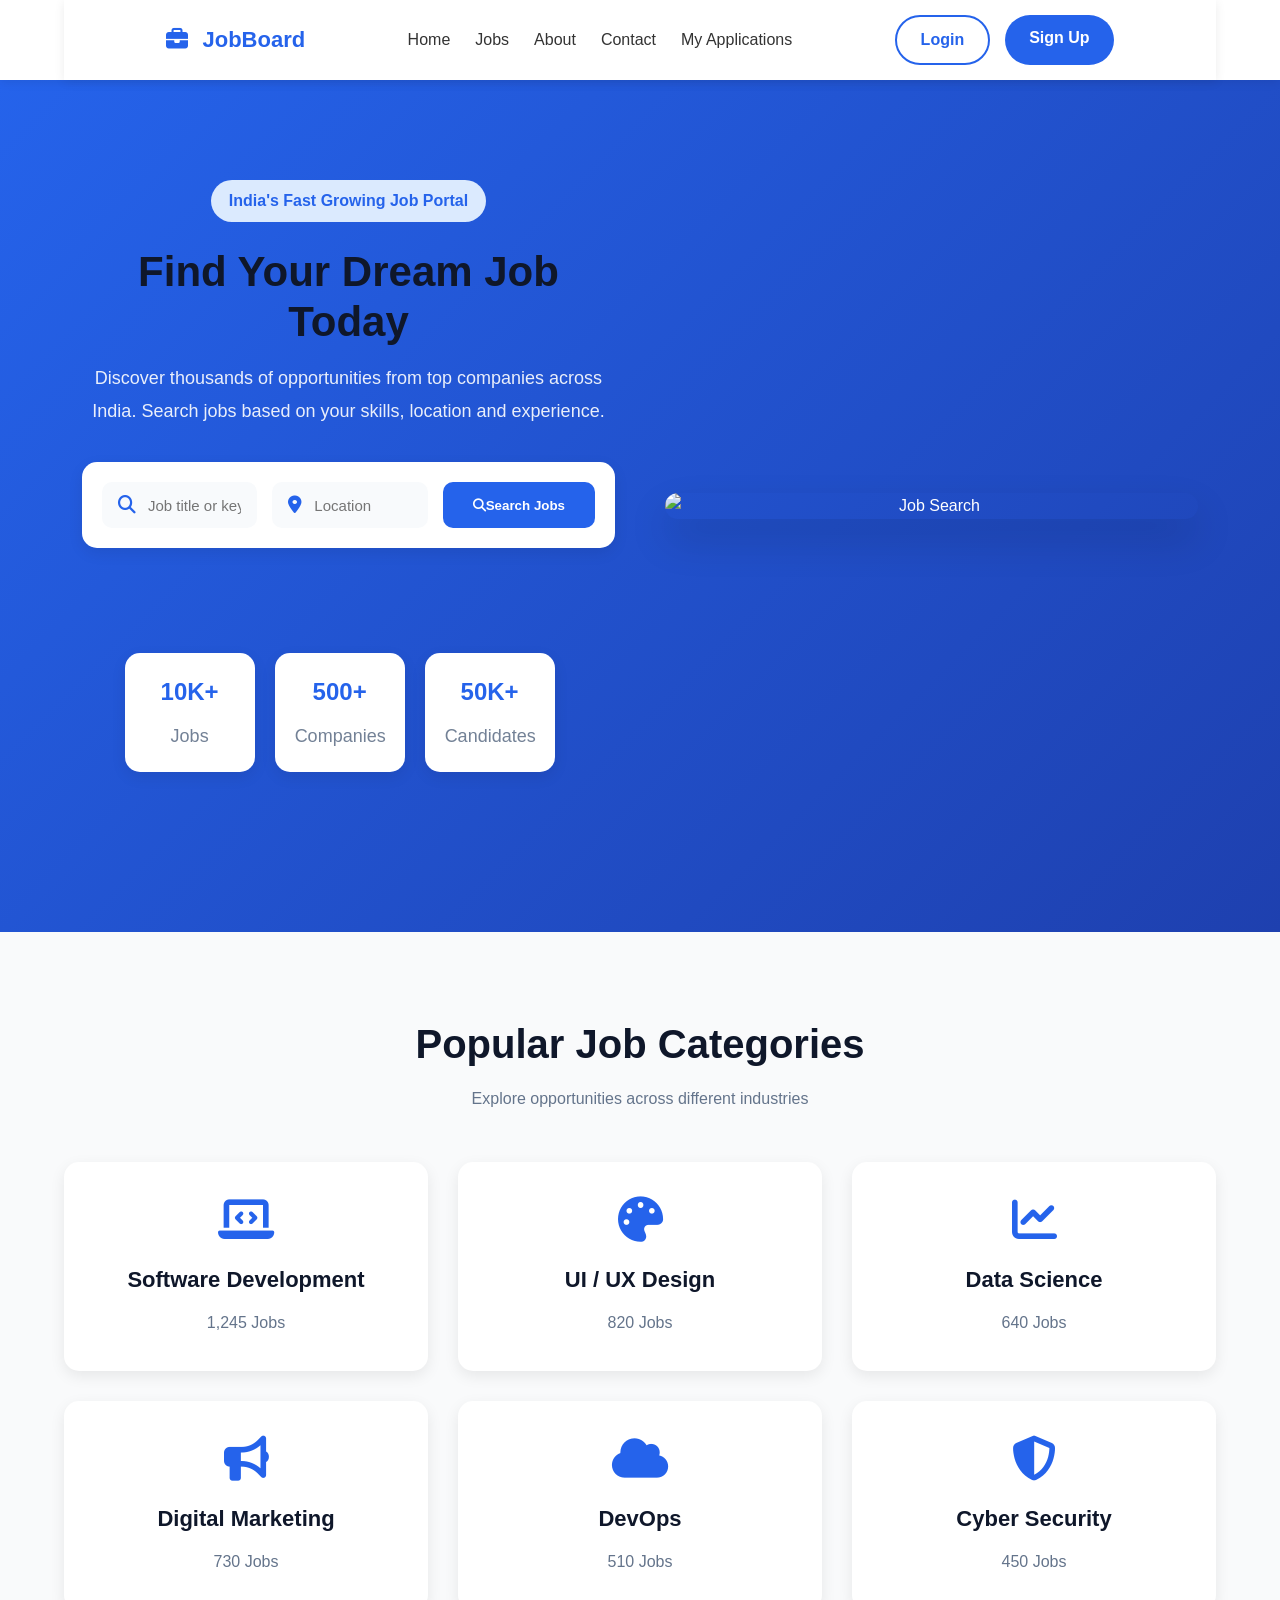
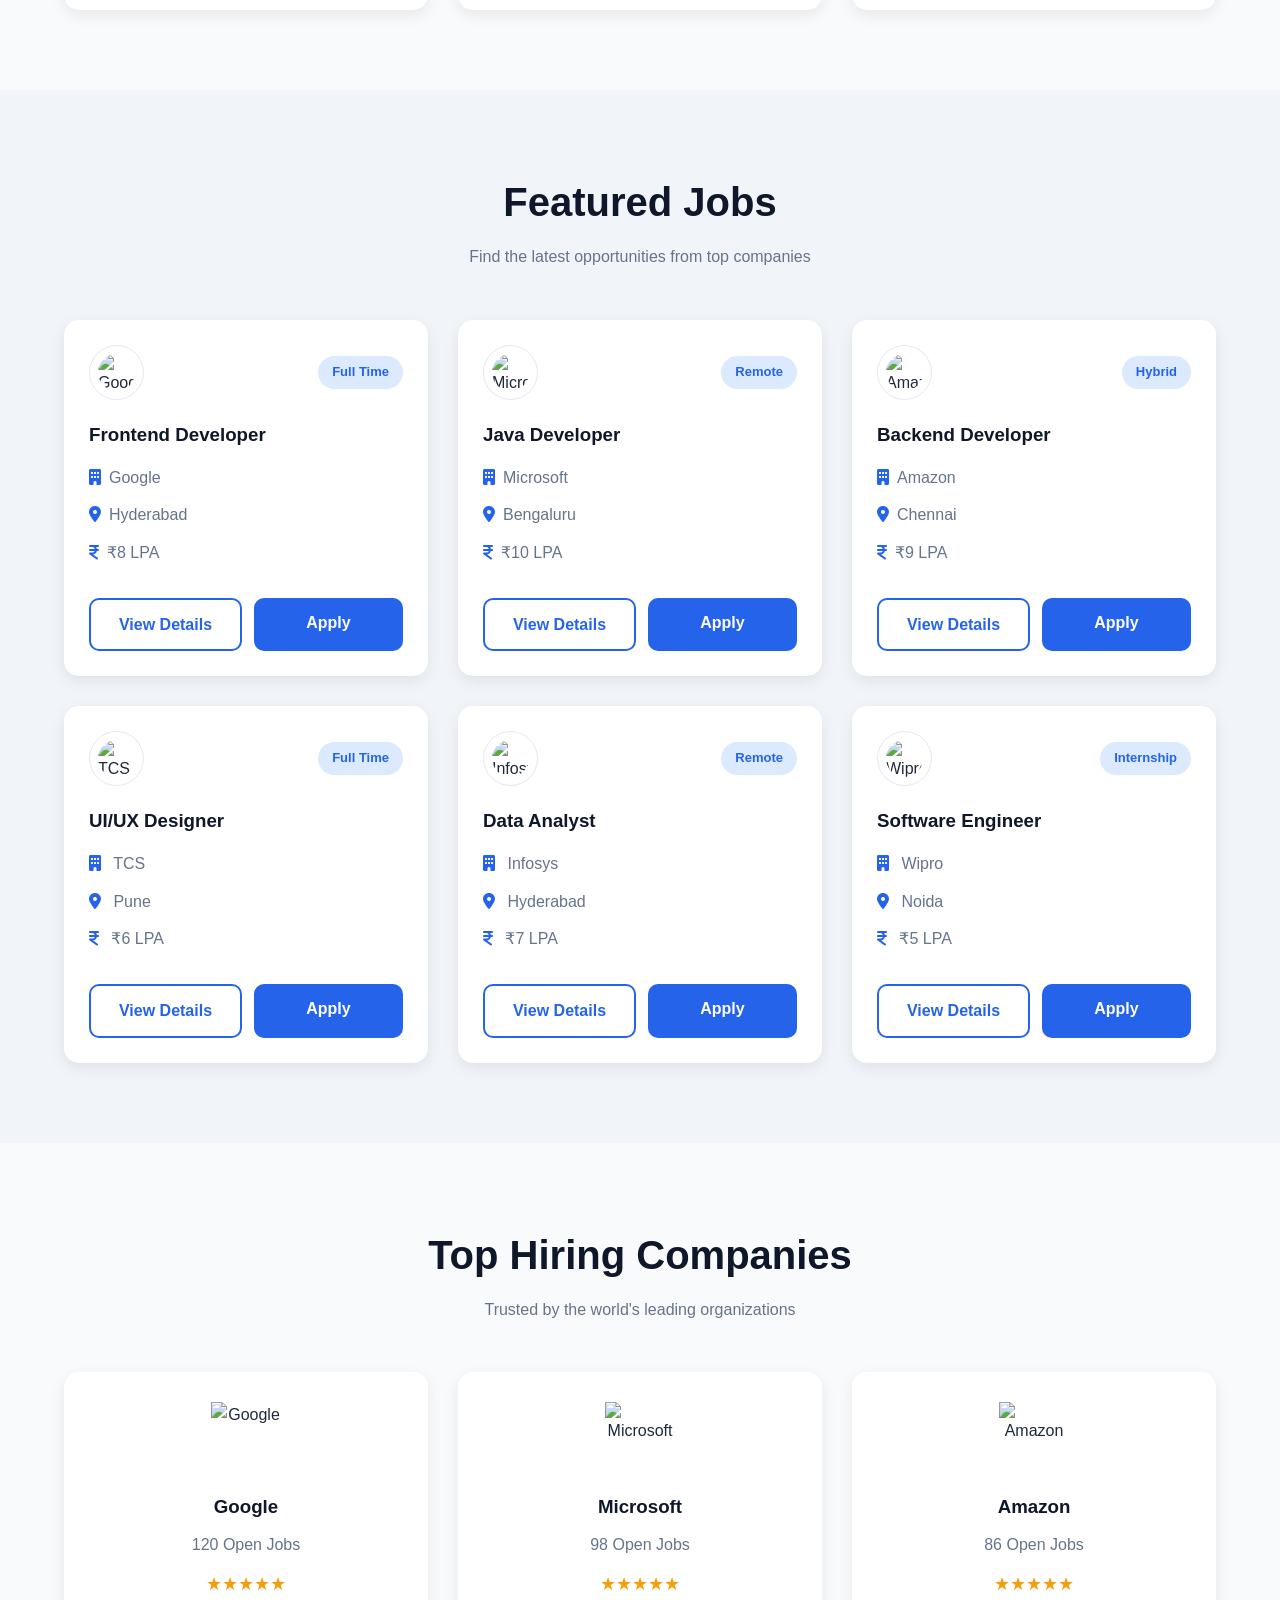
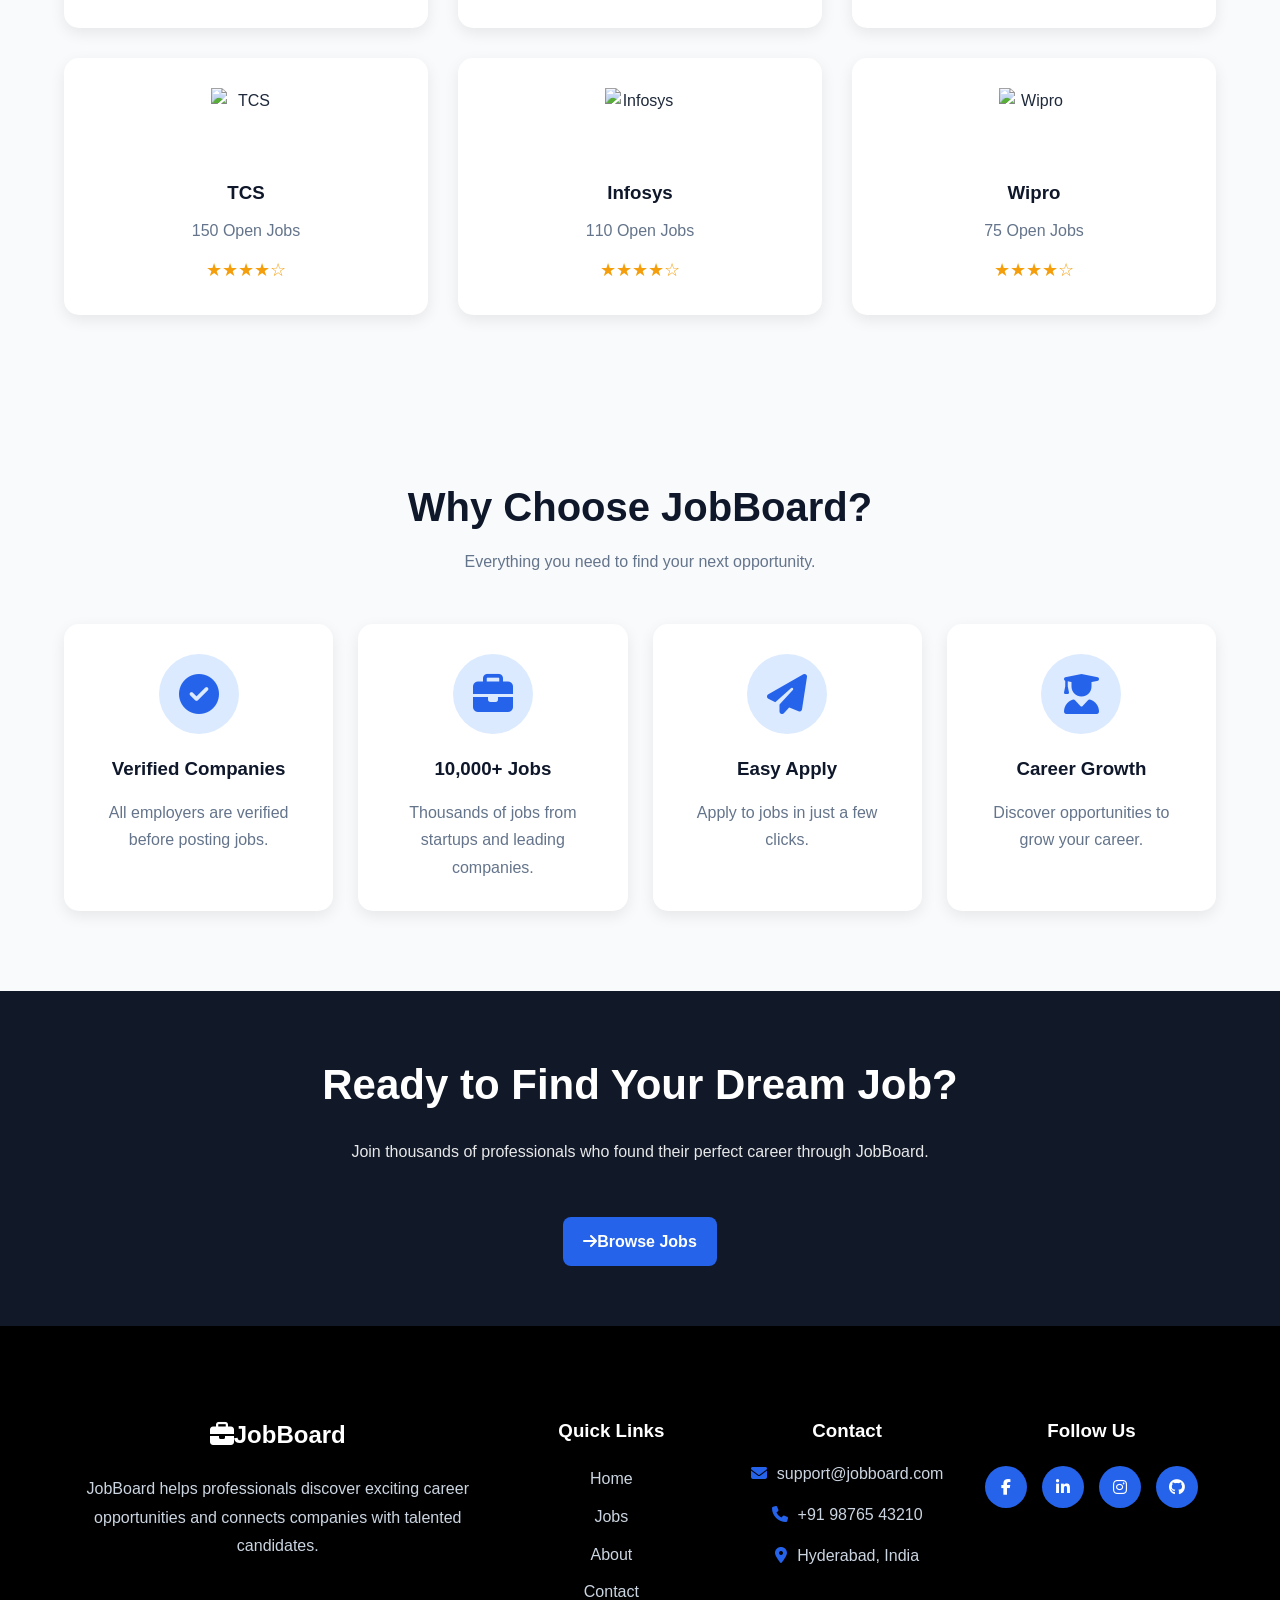
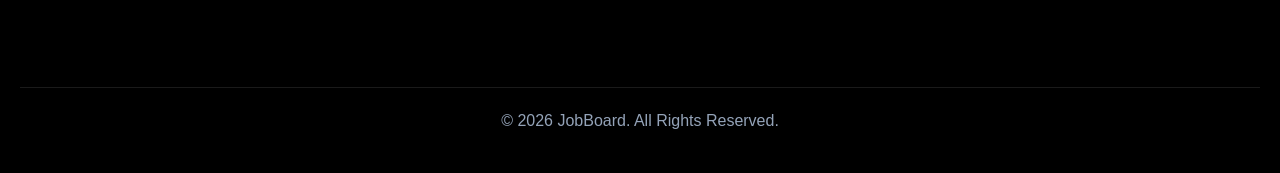
==== commit a05ae306: "Test CI/CD pipeline" ====
--- a/index.html
+++ b/index.html
@@ -50,7 +50,7 @@
 <section class="hero">
     <div class="container hero-content">
         <div class="hero-text">
-            <span class="tag"><h1>Welcome to JobBoard</h1></span>
+            <span class="tag">India's Fast Growing Job Portal</span>
             <h1>Find Your Dream Job Today</h1><p>Discover thousands of opportunities from top companies across India. Search jobs based on your skills, location and experience.</p>
 
             <div class="search-box">
